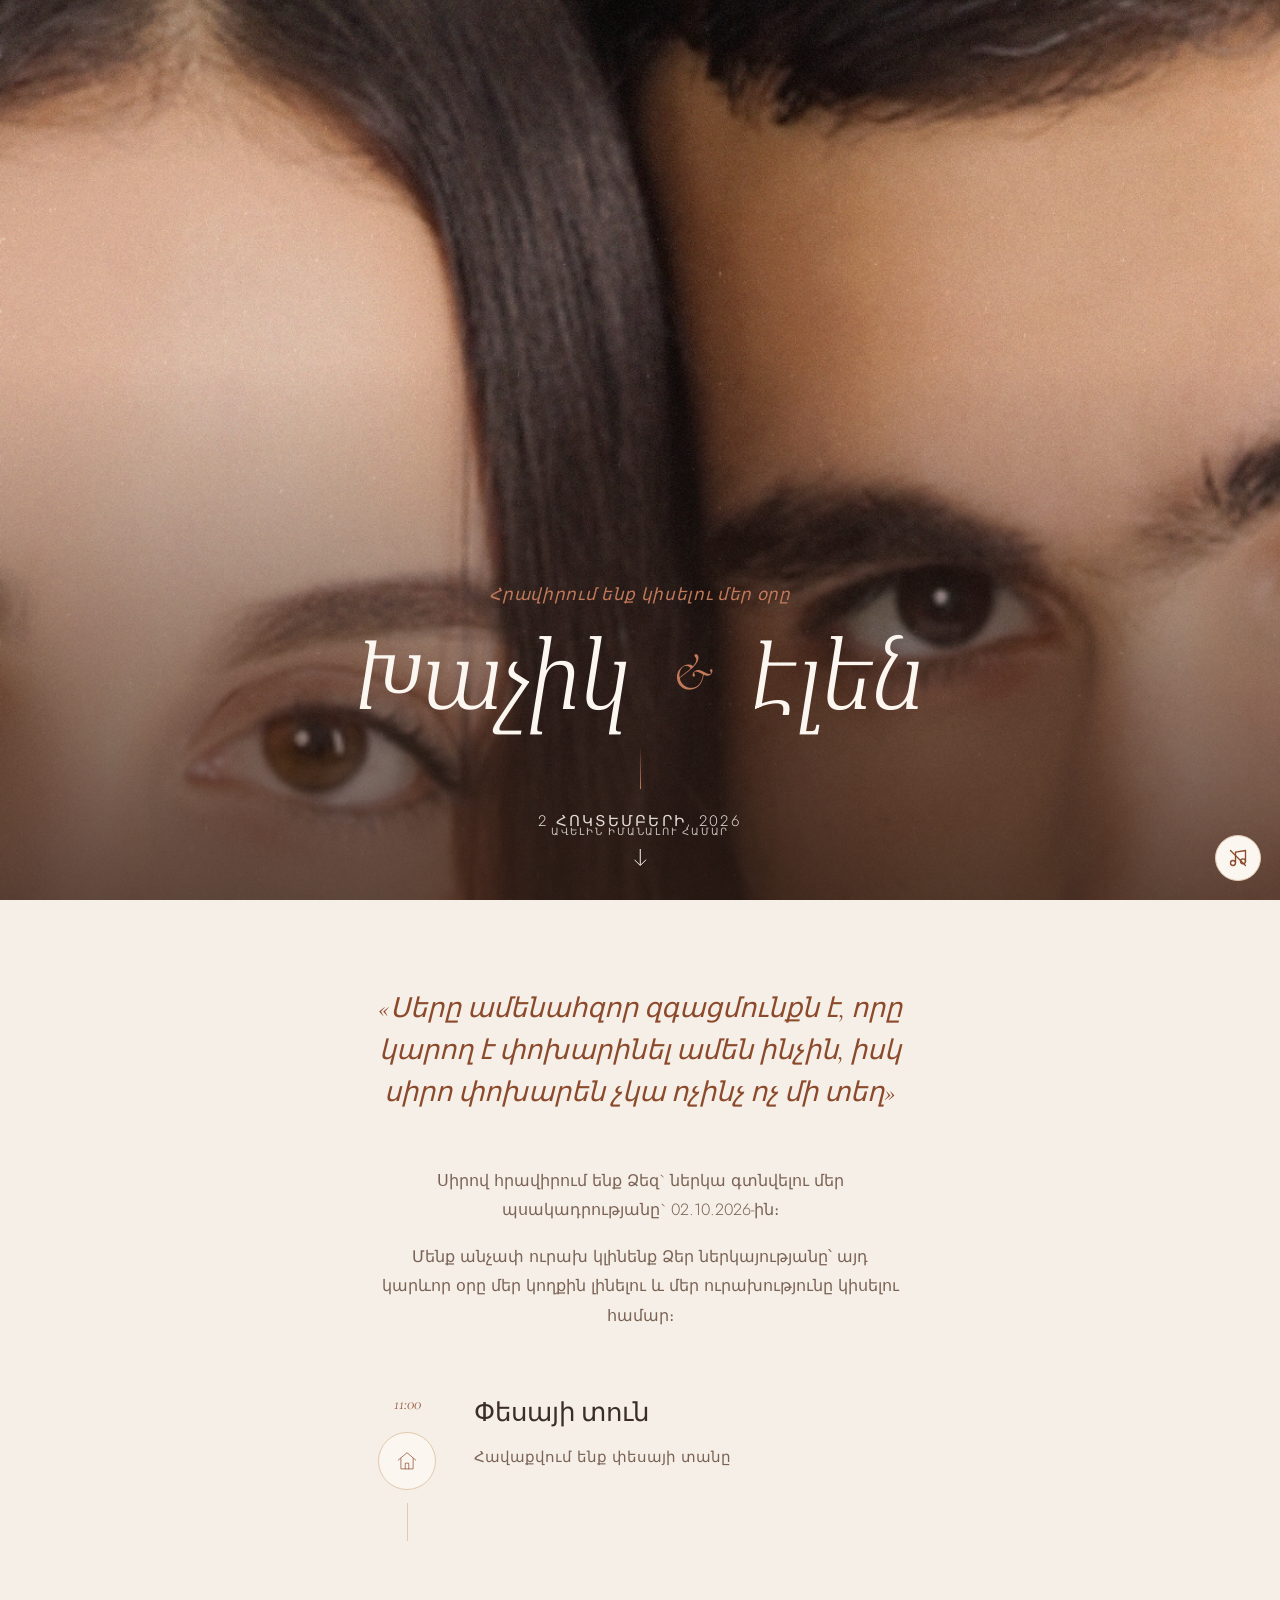
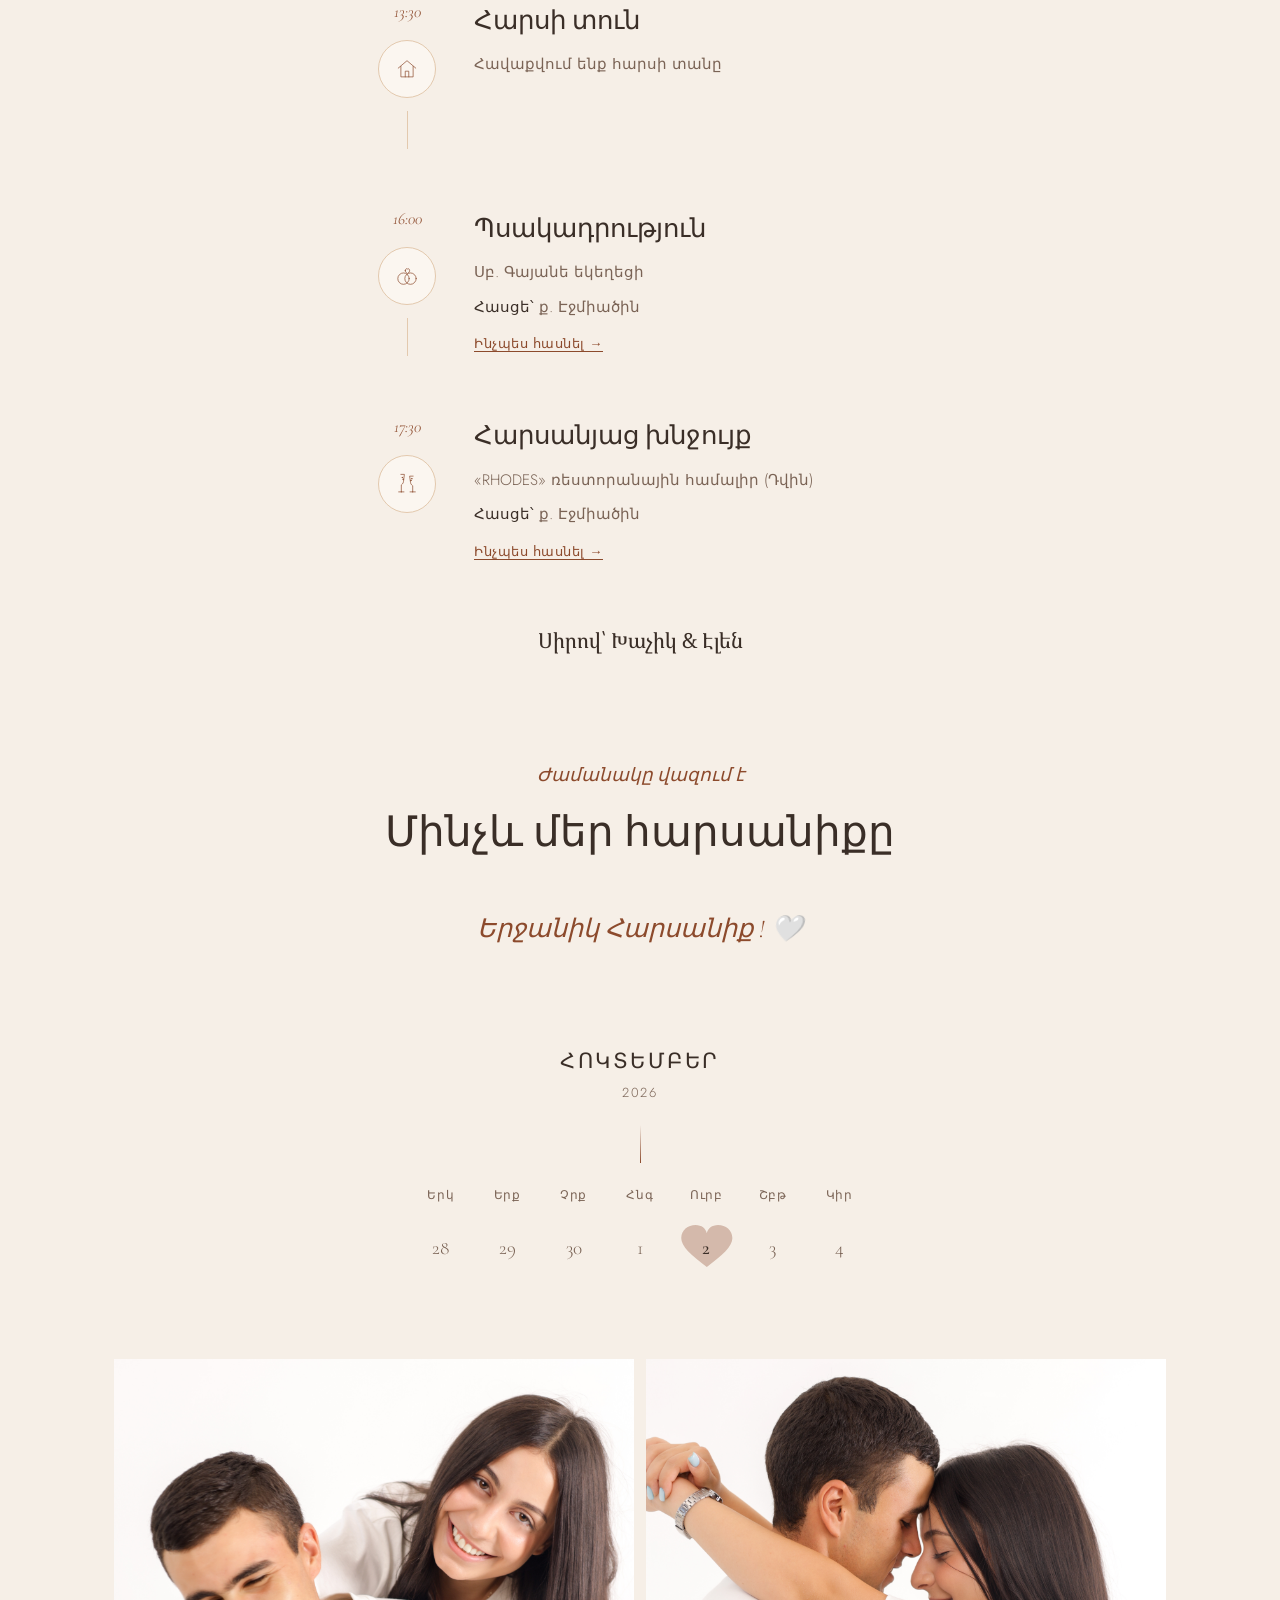
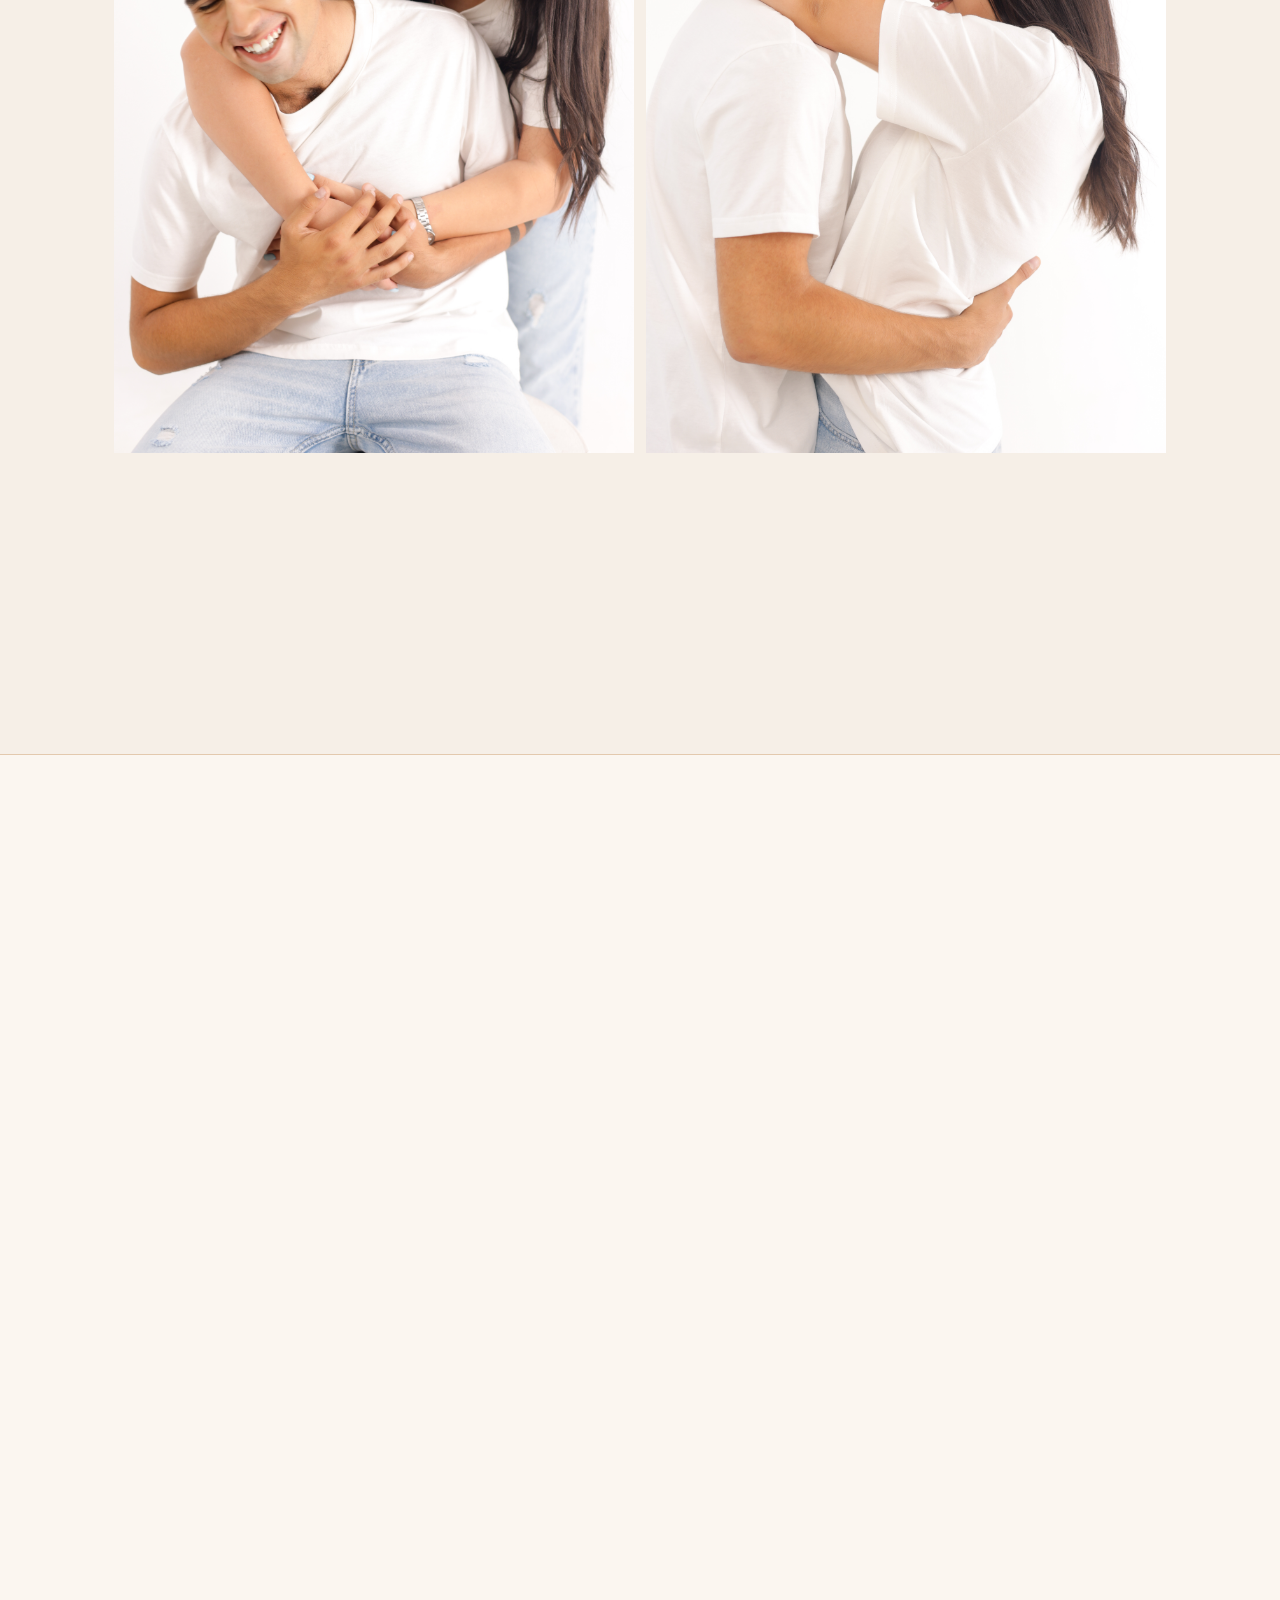
==== index.html @ 392a0fdc "some changes" ====
<!DOCTYPE html>
<html lang="hy">

<head>
  <meta charset="UTF-8">
  <meta name="viewport" content="width=device-width, initial-scale=1.0">
  <title>Խաչիկ & Էլեն — Հարսանիք</title>
  <link rel="preconnect" href="https://fonts.googleapis.com">
  <link rel="preconnect" href="https://fonts.gstatic.com" crossorigin>
  <link
    href="https://fonts.googleapis.com/css2?family=Cormorant+Garamond:ital,wght@0,300;0,400;0,500;0,600;1,400&family=Noto+Serif+Armenian:wght@300;400;500;600&family=Jost:wght@300;400;500&display=swap"
    rel="stylesheet">
  <link rel="stylesheet" href="style.css">
</head>

<body>

  <section class="hero">
    <img src="hero.jpg" loading="eager">
    <div class="hero-content">
      <div class="hero-eyebrow">Հրավիրում ենք կիսելու մեր օրը</div>
      <h1 class="hero-names">Խաչիկ <span class="hero-amp">&amp;</span> Էլեն</h1>
      <div class="hero-rule"></div>
      <div class="hero-date">2 ՀՈԿՏԵՄԲԵՐԻ, 2026</div>
    </div>
    <div class="scroll-cue" aria-hidden="true">
      <span>ԱՎԵԼԻՆ ԻՄԱՆԱԼՈՒ ՀԱՄԱՐ</span>
      <svg viewBox="0 0 15 22" fill="none" xmlns="http://www.w3.org/2000/svg">
        <line x1="7.5" y1="1" x2="7.5" y2="17" stroke="currentColor" stroke-width="1" style="color:var(--paper)" />
        <path d="M2 12L7.5 17.5L13 12" stroke="currentColor" stroke-width="1" stroke-linecap="round"
          stroke-linejoin="round" style="color:var(--paper)" />
      </svg>
    </div>
  </section>

  <section class="invite">
    <p class="invite-quote reveal">«Սերը ամենահզոր զգացմունքն է, որը կարող է փոխարինել ամեն ինչին, իսկ սիրո փոխարեն չկա
      ոչինչ ոչ մի տեղ»</p>

    <div class="invite-body reveal stagger-1">
      <p>Սիրով հրավիրում ենք Ձեզ` ներկա գտնվելու մեր պսակադրությանը` 02.10.2026-ին։</p>
      <p>Մենք անչափ ուրախ կլինենք Ձեր ներկայությանը՝ այդ կարևոր օրը մեր կողքին լինելու և մեր ուրախությունը կիսելու
        համար։</p>
    </div>

    <div class="timeline">
      <div class="timeline-item reveal">
        <div class="timeline-rail">
          <div class="timeline-time">11:00</div>
          <div class="timeline-icon">
            <svg viewBox="0 0 64 64" fill="none" stroke="currentColor" stroke-width="1.6" stroke-linecap="round"
              stroke-linejoin="round">
              <path d="M12 30 L32 13 L52 30" />
              <path d="M18 26 L18 50 L46 50 L46 26" />
              <path d="M28 50 L28 37 L36 37 L36 50" />
            </svg>
          </div>
          <div class="timeline-connector"></div>
        </div>
        <div class="timeline-content">
          <h3 class="timeline-title">Փեսայի տուն</h3>
          <p>Հավաքվում ենք փեսայի տանը</p>
        </div>
      </div>

      <div class="timeline-item reveal stagger-1">
        <div class="timeline-rail">
          <div class="timeline-time">13:30</div>
          <div class="timeline-icon">
            <svg viewBox="0 0 64 64" fill="none" stroke="currentColor" stroke-width="1.6" stroke-linecap="round"
              stroke-linejoin="round">
              <path d="M12 30 L32 13 L52 30" />
              <path d="M18 26 L18 50 L46 50 L46 26" />
              <path d="M28 50 L28 37 L36 37 L36 50" />
            </svg>
          </div>
          <div class="timeline-connector"></div>
        </div>
        <div class="timeline-content">
          <h3 class="timeline-title">Հարսի տուն</h3>
          <p>Հավաքվում ենք հարսի տանը</p>
        </div>
      </div>

      <div class="timeline-item reveal stagger-2">
        <div class="timeline-rail">
          <div class="timeline-time">16:00</div>
          <div class="timeline-icon">
            <svg viewBox="0 0 64 64" fill="none" stroke="currentColor" stroke-width="1.6" stroke-linecap="round"
              stroke-linejoin="round">
              <circle cx="24" cy="38" r="13" />
              <circle cx="40" cy="38" r="13" />
              <path d="M28 20 C28 16 31 14 33 16 C35 14 38 16 38 20 C38 23.5 33 27 33 27 C33 27 28 23.5 28 20 Z" />
            </svg>
          </div>
          <div class="timeline-connector"></div>
        </div>
        <div class="timeline-content">
          <h3 class="timeline-title">Պսակադրություն</h3>
          <p>Սբ. Գայանե եկեղեցի</p>
          <p><strong>Հասցե՝</strong> ք. Էջմիածին</p>
          <a class="timeline-link"
            href="https://www.google.com/maps/search/?api=1&query=%D5%54%D5%A2.%20%D4%B3%D5%A1%D5%B5%D5%A1%D5%B6%D5%A5%20%D5%A5%D5%AF%D5%A5%D5%B2%D5%A5%D5%81%D5%AB%20%D4%B7%D5%BB%D5%B4%D5%AB%D5%A1%D5%AE%D5%AB%D5%B6"
            target="_blank" rel="noopener">Ինչպես հասնել →</a>
        </div>
      </div>

      <div class="timeline-item reveal stagger-3">
        <div class="timeline-rail">
          <div class="timeline-time">17:30</div>
          <div class="timeline-icon">
            <svg viewBox="0 0 64 64" fill="none" stroke="currentColor" stroke-width="1.6" stroke-linecap="round"
              stroke-linejoin="round">
              <path d="M18 10 L26 10 L24 26 C24 31 19 34 19 34 L19 50 M19 50 L13 50 M19 50 L25 50" />
              <path d="M46 14 L38 14 L40 28 C40 33 45 36 45 36 L45 50 M45 50 L39 50 M45 50 L51 50" />
              <circle cx="21" cy="17" r="0.6" fill="currentColor" />
              <circle cx="23" cy="21" r="0.6" fill="currentColor" />
              <circle cx="43" cy="20" r="0.6" fill="currentColor" />
              <circle cx="41" cy="24" r="0.6" fill="currentColor" />
            </svg>
          </div>
        </div>
        <div class="timeline-content">
          <h3 class="timeline-title">Հարսանյաց խնջույք</h3>
          <p>«RHODES» ռեստորանային համալիր (Դվին)</p>
          <p><strong>Հասցե՝</strong> ք. Էջմիածին</p>
          <a class="timeline-link"
            href="https://www.google.com/maps/search/?api=1&query=RHODES%20restaurant%20Dvin%20Echmiadzin"
            target="_blank" rel="noopener">Ինչպես հասնել →</a>
        </div>
      </div>
    </div>

    <div class="invite-signoff reveal stagger-2">Սիրով՝ Խաչիկ &amp; Էլեն</div>
  </section>

  <section class="countdown-section">
    <div class="section-label reveal">Ժամանակը վազում է</div>
    <h2 class="section-title reveal stagger-1">Մինչև մեր հարսանիքը</h2>
    <div class="countdown reveal stagger-2" id="countdown">
      <div class="countdown-unit">
        <div class="countdown-num" id="cd-days">00</div>
        <div class="countdown-label">ՕՐ</div>
      </div>
      <div class="countdown-sep"></div>
      <div class="countdown-unit">
        <div class="countdown-num" id="cd-hours">00</div>
        <div class="countdown-label">ԺԱՄ</div>
      </div>
      <div class="countdown-sep"></div>
      <div class="countdown-unit">
        <div class="countdown-num" id="cd-mins">00</div>
        <div class="countdown-label">ՐՈՊԵ</div>
      </div>
      <div class="countdown-sep"></div>
      <div class="countdown-unit">
        <div class="countdown-num" id="cd-secs">00</div>
        <div class="countdown-label">ՎԱՅՐԿՅԱՆ</div>
      </div>
    </div>
  </section>

  <section class="calendar-section">
    <div class="calendar-widget reveal">
      <div class="calendar-month">ՀՈԿՏԵՄԲԵՐ</div>
      <div class="calendar-year">2026</div>
      <div class="calendar-rule"></div>

      <div class="calendar-row">
        <div class="calendar-weekday">Երկ</div>
        <div class="calendar-weekday">Երք</div>
        <div class="calendar-weekday">Չրք</div>
        <div class="calendar-weekday">Հնգ</div>
        <div class="calendar-weekday">Ուրբ</div>
        <div class="calendar-weekday">Շբթ</div>
        <div class="calendar-weekday">Կիր</div>
      </div>

      <div class="calendar-row calendar-dates">
        <div class="cal-day"><span class="cal-num">28</span></div>
        <div class="cal-day"><span class="cal-num">29</span></div>
        <div class="cal-day"><span class="cal-num">30</span></div>
        <div class="cal-day"><span class="cal-num">1</span></div>
        <div class="cal-day highlight">
          <svg class="cal-heart" viewBox="0 0 100 90" preserveAspectRatio="xMidYMid meet"
            xmlns="http://www.w3.org/2000/svg">
            <path
              d="M50 82 C 20 60, 0 42, 0 26 C 0 10, 13 0, 28 0 C 40 0, 48 7, 50 16 C 52 7, 60 0, 72 0 C 87 0, 100 10, 100 26 C 100 42, 80 60, 50 82 Z"
              fill="var(--gold-deep)" opacity="0.32" />
          </svg>
          <span class="cal-num">2</span>
        </div>
        <div class="cal-day"><span class="cal-num">3</span></div>
        <div class="cal-day"><span class="cal-num">4</span></div>
      </div>
    </div>
  </section>

  <section class="gallery" aria-label="Լուսանկարներ">
    <figure class="reveal">
      <img src="laughing.jpg" loading="lazy">
    </figure>
    <figure class="reveal stagger-2">
      <img src="closeup.jpg" loading="lazy">
    </figure>
  </section>

  <div class="quote-strip">
    <p class="reveal">«Երկու սիրտ, մեկ ճանապարհ»</p>
  </div>

  <div class="ornament reveal"><span>Խ &amp; Է</span></div>

  <section class="rsvp" id="rsvp">
    <div class="rsvp-inner">
      <div class="section-label reveal">Ձեր ներկայությունը մեզ համար կարևոր է</div>
      <h2 class="section-title reveal stagger-1">Հաստատեք Ձեր մասնակցությունը</h2>
      <p class="lede reveal stagger-2">Խնդրում ենք լրացնել ձևը մինչև Ձեր հարմար ամսաթիվը, որպեսզի իմանանք սպասել Ձեզ։
      </p>

      <form id="rsvp-form" class="reveal stagger-3" method="POST" target="hidden_iframe">
        <input type="text" name="hp_confirm_9k2" id="hp_confirm_9k2" autocomplete="off" tabindex="-1"
          style="position:absolute; left:-9999px; width:1px; height:1px; opacity:0;" aria-hidden="true">

        <div class="field">
          <label>Ո՞ւմ կողմից եք</label>
          <div class="radio-row">
            <label class="radio-option">
              <input type="radio" name="side" value="Հարսի կողմ" checked>
              Հարսի կողմ
            </label>
            <label class="radio-option">
              <input type="radio" name="side" value="Փեսայի կողմ">
              Փեսայի կողմ
            </label>
          </div>
        </div>

        <div class="field">
          <label for="name">Անուն Ազգանուն</label>
          <input type="text" id="name" name="name" required autocomplete="name">
        </div>

        <div class="field">
          <label for="phone">Հեռախոսահամար</label>
          <input type="tel" id="phone" name="phone" autocomplete="tel" placeholder="+374">
        </div>

        <div class="field">
          <label>Կմասնակցե՞ք</label>
          <div class="radio-row">
            <label class="radio-option">
              <input type="radio" name="attending" value="Սիրով՝ կմասնակցենք" checked>
              Սիրով՝ կմասնակցենք
            </label>
            <label class="radio-option">
              <input type="radio" name="attending" value="Ցավոք՝ չենք կարող ներկա լինել">
              Ցավոք՝ չենք կարող ներկա լինել
            </label>
          </div>
        </div>

        <div class="field">
          <label for="guests">Հյուրերի թիվ</label>
          <input type="number" id="guests" name="guests" min="0" step="1" placeholder="0">
        </div>

        <div class="field">
          <label for="message">Մեկնաբանություն (ոչ պարտադիր)</label>
          <textarea id="message" name="message"></textarea>
        </div>

        <button type="submit" class="submit-btn">Ուղարկել</button>
        <div class="form-status" id="form-status" role="status"></div>
      </form>
      <iframe name="hidden_iframe" id="hidden_iframe"
        style="position:absolute; width:1px; height:1px; opacity:0; border:0; left:-9999px; top:-9999px;"
        title="rsvp-submit"></iframe>
    </div>
  </section>

  <footer class="reveal-fade">
    <span class="monogram">Խ &amp; Է</span>
    2 Հոկտեմբերի, 2026
  </footer>

  <div id="yt-player"
    style="position:absolute; width:1px; height:1px; overflow:hidden; opacity:0; pointer-events:none;"></div>
  <button id="music-toggle" aria-label="Երաժշտության միացում/անջատում" title="Երաժշտություն">
    <svg id="music-icon-on" viewBox="0 0 24 24" fill="none" stroke="currentColor" stroke-width="1.6"
      stroke-linecap="round" stroke-linejoin="round" style="display:none;">
      <path d="M9 18V5l12-2v13" />
      <circle cx="6" cy="18" r="3" />
      <circle cx="18" cy="16" r="3" />
    </svg>
    <svg id="music-icon-off" viewBox="0 0 24 24" fill="none" stroke="currentColor" stroke-width="1.6"
      stroke-linecap="round" stroke-linejoin="round">
      <path d="M9 18V5l12-2v13" />
      <circle cx="6" cy="18" r="3" />
      <circle cx="18" cy="16" r="3" />
      <line x1="3" y1="3" x2="21" y2="21" />
    </svg>
  </button>



</body>
<script src="script.js"></script>

</html>
---- style.css ----
:root {
    --ivory: #F6EFE7;
    --paper: #FBF6F0;
    --gold: #C1795A;
    --gold-deep: #8C4A2C;
    --ink: #3A2E27;
    --ink-soft: #7A6355;
    --line: #E3C9AE;
}

* {
    margin: 0;
    padding: 0;
    box-sizing: border-box;
}

html {
    scroll-behavior: smooth;
}

@media (prefers-reduced-motion: reduce) {
    html {
        scroll-behavior: auto;
    }

    * {
        animation-duration: 0.01ms !important;
        animation-iteration-count: 1 !important;
        transition-duration: 0.01ms !important;
    }
}

body {
    background: var(--ivory);
    color: var(--ink);
    font-family: 'Jost', sans-serif;
    font-weight: 300;
    line-height: 1.6;
    -webkit-font-smoothing: antialiased;
}

a {
    color: inherit;
}

/* ---------- HERO ---------- */
.hero {
    position: relative;
    min-height: 100svh;
    display: flex;
    align-items: flex-end;
    justify-content: center;
    overflow: hidden;
}

.hero img {
    position: absolute;
    inset: 0;
    width: 100%;
    height: 100%;
    object-fit: cover;
    object-position: 50% 22%;
    filter: saturate(0.92) contrast(0.98);
}

.hero::after {
    content: "";
    position: absolute;
    inset: 0;
    background: linear-gradient(180deg, rgba(58, 38, 27, 0.07) 0%, rgba(58, 38, 27, 0.11) 40%, rgba(46, 28, 20, 0.74) 100%);
}

.hero-content {
    position: relative;
    z-index: 2;
    text-align: center;
    color: var(--paper);
    padding: 0 1.5rem 4.2rem;
    width: 100%;
    opacity: 0;
    animation: riseIn 1.4s ease-out 0.3s forwards;
}

@keyframes riseIn {
    from {
        opacity: 0;
        transform: translateY(16px);
    }

    to {
        opacity: 1;
        transform: translateY(0);
    }
}

.hero-eyebrow {
    font-family: 'Cormorant Garamond', serif;
    font-style: italic;
    font-size: 1.05rem;
    letter-spacing: 0.04em;
    color: var(--gold);
    margin-bottom: 0.9rem;
}

.hero-names {
    font-family: 'Noto Serif Armenian', 'Cormorant Garamond', serif;
    font-weight: 300;
    font-size: clamp(3rem, 12vw, 6rem);
    line-height: 1;
    letter-spacing: -0.01em;
    transform: skewX(-9deg);
    display: flex;
    align-items: center;
    justify-content: center;
    gap: 0.42em;
}

.hero-amp {
    font-family: 'Cormorant Garamond', serif;
    font-style: italic;
    font-weight: 300;
    font-size: 0.55em;
    color: var(--gold);
    transform: skewX(9deg);
    display: inline-block;
}

.hero-rule {
    width: 1px;
    height: 44px;
    background: linear-gradient(180deg, transparent, var(--gold));
    margin: 1.6rem auto 1.2rem;
}

.hero-date {
    font-size: 0.95rem;
    letter-spacing: 0.14em;
    color: var(--paper);
    opacity: 0.88;
}

.scroll-cue {
    position: absolute;
    left: 50%;
    bottom: 1.9rem;
    transform: translateX(-50%);
    z-index: 2;
    display: flex;
    flex-direction: column;
    align-items: center;
    gap: 0.5rem;
    opacity: 0;
    animation: cueIn 1s ease-out 1.4s forwards;
}

.scroll-cue span {
    font-size: 0.62rem;
    letter-spacing: 0.18em;
    color: var(--paper);
    opacity: 0.75;
}

.scroll-cue svg {
    width: 15px;
    height: 22px;
    animation: cueBob 2.2s ease-in-out infinite;
}

@keyframes cueIn {
    to {
        opacity: 1;
    }
}

@keyframes cueBob {

    0%,
    100% {
        transform: translateY(0);
        opacity: 0.55;
    }

    50% {
        transform: translateY(7px);
        opacity: 1;
    }
}

@media (prefers-reduced-motion: reduce) {
    .scroll-cue {
        opacity: 0.8;
        animation: none;
    }

    .scroll-cue svg {
        animation: none;
    }
}

/* ---------- SCROLL REVEAL ---------- */
.reveal {
    opacity: 0;
    transform: translateY(28px);
    transition: opacity 0.9s cubic-bezier(.22, .61, .36, 1), transform 0.9s cubic-bezier(.22, .61, .36, 1);
}

.reveal.is-visible {
    opacity: 1;
    transform: translateY(0);
}

.reveal-fade {
    opacity: 0;
    transform: none;
    transition: opacity 1.1s ease;
}

.reveal-fade.is-visible {
    opacity: 1;
}

.stagger-1 {
    transition-delay: 0.08s;
}

.stagger-2 {
    transition-delay: 0.2s;
}

.stagger-3 {
    transition-delay: 0.32s;
}

.stagger-4 {
    transition-delay: 0.44s;
}

@media (prefers-reduced-motion: reduce) {

    .reveal,
    .reveal-fade,
    .timeline-connector {
        opacity: 1 !important;
        transform: none !important;
        transition: none !important;
    }
}

/* ---------- INVITATION TEXT ---------- */
.invite {
    padding: 5.5rem 1.5rem 1rem;
    text-align: center;
}

.invite-quote {
    max-width: 560px;
    margin: 0 auto 3.2rem;
    font-family: 'Cormorant Garamond', serif;
    font-style: italic;
    font-weight: 400;
    font-size: clamp(1.3rem, 3.6vw, 1.7rem);
    line-height: 1.55;
    color: var(--gold-deep);
}

.invite-body {
    max-width: 520px;
    margin: 0 auto;
    font-size: 1.02rem;
    color: var(--ink-soft);
    line-height: 1.8;
}

.invite-body p {
    margin-bottom: 1.1rem;
}

.timeline {
    max-width: 600px;
    margin: 3.8rem auto 0;
    padding: 0 1.5rem;
    text-align: left;
}

.timeline-item {
    position: relative;
    display: grid;
    grid-template-columns: 86px 1fr;
    gap: 1.5rem;
    padding-bottom: 3.6rem;
}

.timeline-item:last-child {
    padding-bottom: 0;
}

.timeline-rail {
    display: flex;
    flex-direction: column;
    align-items: center;
}

.timeline-time {
    font-family: 'Cormorant Garamond', serif;
    font-style: italic;
    font-size: 1.05rem;
    color: var(--gold-deep);
    margin-bottom: 0.9rem;
    white-space: nowrap;
}

.timeline-icon {
    width: 58px;
    height: 58px;
    border-radius: 50%;
    background: var(--paper);
    border: 1px solid var(--line);
    display: flex;
    align-items: center;
    justify-content: center;
    flex-shrink: 0;
}

.timeline-icon svg {
    width: 28px;
    height: 28px;
    stroke: var(--gold-deep);
}

.timeline-connector {
    width: 1px;
    flex: 1;
    min-height: 38px;
    background: var(--line);
    margin-top: 0.8rem;
    transform-origin: top;
    transform: scaleY(0);
    transition: transform 1s cubic-bezier(.22, .61, .36, 1);
}

.timeline-connector.is-visible {
    transform: scaleY(1);
}

.timeline-item:last-child .timeline-connector {
    display: none;
}

.timeline-content {
    padding-top: 0.15rem;
}

.timeline-title {
    font-family: 'Cormorant Garamond', serif;
    font-weight: 500;
    font-size: 1.6rem;
    color: var(--ink);
    margin-bottom: 0.6rem;
}

.timeline-content p {
    font-size: 0.95rem;
    color: var(--ink-soft);
    line-height: 1.75;
    margin-bottom: 0.5rem;
}

.timeline-content strong {
    color: var(--ink);
    font-weight: 500;
}

.timeline-link {
    display: inline-block;
    margin-top: 0.3rem;
    font-size: 0.82rem;
    letter-spacing: 0.04em;
    color: var(--gold-deep);
    text-decoration: underline;
    text-underline-offset: 3px;
}

.invite-signoff {
    font-family: 'Noto Serif Armenian', 'Cormorant Garamond', serif;
    font-weight: 400;
    font-size: 1.3rem;
    color: var(--ink);
    margin-top: 3.8rem;
    text-align: center;
}

@media (max-width:560px) {
    .timeline-item {
        grid-template-columns: 64px 1fr;
        gap: 1rem;
    }

    .timeline-icon {
        width: 48px;
        height: 48px;
    }

    .timeline-icon svg {
        width: 22px;
        height: 22px;
    }

    .timeline-time {
        font-size: 0.92rem;
    }
}

/* ---------- COUNTDOWN ---------- */
.countdown-section {
    padding: 5.5rem 1.5rem 5rem;
    text-align: center;
}

.section-label {
    font-family: 'Cormorant Garamond', serif;
    font-style: italic;
    color: var(--gold-deep);
    font-size: 1.15rem;
    margin-bottom: 0.6rem;
}

.section-title {
    font-family: 'Cormorant Garamond', serif;
    font-weight: 400;
    font-size: clamp(1.8rem, 5vw, 2.6rem);
    color: var(--ink);
    margin-bottom: 2.6rem;
}

.countdown {
    display: flex;
    align-items: center;
    justify-content: center;
    gap: clamp(0.8rem, 4vw, 2.2rem);
    max-width: 640px;
    margin: 0 auto;
}

.countdown-unit {
    display: flex;
    flex-direction: column;
    align-items: center;
    min-width: 64px;
}

.countdown-num {
    font-family: 'Cormorant Garamond', serif;
    font-weight: 500;
    font-size: clamp(2.4rem, 8vw, 3.6rem);
    color: var(--ink);
    line-height: 1;
    font-variant-numeric: tabular-nums;
}

.countdown-label {
    margin-top: 0.6rem;
    font-size: 0.72rem;
    letter-spacing: 0.12em;
    color: var(--ink-soft);
}

.countdown-sep {
    width: 1px;
    height: 34px;
    background: var(--line);
}

.countdown-done {
    font-family: 'Cormorant Garamond', serif;
    font-style: italic;
    font-size: 1.6rem;
    color: var(--gold-deep);
}

/* ---------- CALENDAR WIDGET ---------- */
.calendar-section {
    padding: 1rem 1.5rem 5.5rem;
    text-align: center;
}

.calendar-widget {
    max-width: 460px;
    margin: 0 auto;
}

.calendar-month {
    font-family: 'Cormorant Garamond', serif;
    font-weight: 500;
    font-size: 1.3rem;
    letter-spacing: 0.12em;
    color: var(--ink);
}

.calendar-year {
    font-size: 0.82rem;
    letter-spacing: 0.14em;
    color: var(--ink-soft);
    margin-top: 0.2rem;
}

.calendar-rule {
    width: 1px;
    height: 38px;
    background: linear-gradient(180deg, transparent, var(--gold-deep));
    margin: 1.4rem auto;
}

.calendar-row {
    display: flex;
    justify-content: space-between;
    align-items: center;
    gap: 0.3rem;
}

.calendar-weekday {
    flex: 1;
    font-size: 0.72rem;
    letter-spacing: 0.06em;
    color: var(--ink-soft);
}

.calendar-dates {
    margin-top: 1.3rem;
}

.cal-day {
    position: relative;
    flex: 1;
    height: 46px;
    display: flex;
    align-items: center;
    justify-content: center;
}

.cal-num {
    position: relative;
    z-index: 1;
    font-family: 'Cormorant Garamond', serif;
    font-size: 1.2rem;
    color: var(--ink-soft);
}

.cal-day.highlight .cal-num {
    color: var(--ink);
    font-weight: 500;
}

.cal-heart {
    position: absolute;
    inset: 0;
    width: 100%;
    height: 100%;
}

/* ---------- GALLERY ---------- */
.gallery {
    display: grid;
    grid-template-columns: 1fr 1fr;
    gap: 0;
    max-width: 1100px;
    margin: 0 auto;
    padding: 0 1.5rem;
}

.gallery figure {
    overflow: hidden;
    aspect-ratio: 3/4;
    position: relative;
}

.gallery img {
    width: 100%;
    height: 100%;
    object-fit: cover;
    display: block;
    transition: transform 0.8s ease;
}

.gallery figure:hover img {
    transform: scale(1.04);
}

.gallery figure:first-child {
    margin-right: 0.35rem;
}

.gallery figure:last-child {
    margin-left: 0.35rem;
}

.quote-strip {
    max-width: 640px;
    margin: 4.5rem auto 0;
    padding: 0 1.5rem;
    text-align: center;
}

.quote-strip p {
    font-family: 'Cormorant Garamond', serif;
    font-style: italic;
    font-size: clamp(1.25rem, 3.5vw, 1.6rem);
    color: var(--ink-soft);
    line-height: 1.5;
}

/* ---------- DIVIDER ---------- */
.ornament {
    display: flex;
    align-items: center;
    justify-content: center;
    gap: 1rem;
    margin: 5rem auto;
    max-width: 280px;
    padding: 0 1.5rem;
}

.ornament::before,
.ornament::after {
    content: "";
    height: 1px;
    flex: 1;
    background: var(--line);
}

.ornament span {
    font-family: 'Noto Serif Armenian', 'Cormorant Garamond', serif;
    color: var(--gold);
    font-size: 1.2rem;
}

/* ---------- RSVP ---------- */
.rsvp {
    background: var(--paper);
    padding: 5.5rem 1.5rem 6rem;
    border-top: 1px solid var(--line);
}

.rsvp-inner {
    max-width: 520px;
    margin: 0 auto;
    text-align: center;
}

.rsvp p.lede {
    color: var(--ink-soft);
    font-size: 0.98rem;
    margin-bottom: 2.6rem;
}

form {
    display: flex;
    flex-direction: column;
    gap: 1.55rem;
    text-align: left;
}

.field {
    display: flex;
    flex-direction: column;
    gap: 0.5rem;
}

.field label {
    font-size: 0.72rem;
    letter-spacing: 0.1em;
    color: var(--ink-soft);
}

.field input,
.field select,
.field textarea {
    font-family: 'Jost', sans-serif;
    font-weight: 300;
    font-size: 1rem;
    color: var(--ink);
    background: transparent;
    border: none;
    border-bottom: 1px solid var(--line);
    padding: 0.55rem 0.1rem;
    outline: none;
    transition: border-color 0.3s ease;
}

.field input:focus,
.field select:focus,
.field textarea:focus {
    border-color: var(--gold-deep);
}

.field textarea {
    resize: vertical;
    min-height: 80px;
}

.radio-row {
    display: flex;
    gap: 1.8rem;
    padding-top: 0.2rem;
}

.radio-option {
    display: flex;
    align-items: center;
    gap: 0.5rem;
    font-size: 0.95rem;
    cursor: pointer;
}

.radio-option input {
    accent-color: var(--gold-deep);
    width: 16px;
    height: 16px;
}

.submit-btn {
    margin-top: 0.8rem;
    align-self: center;
    font-family: 'Cormorant Garamond', serif;
    font-style: italic;
    font-size: 1.15rem;
    color: var(--ink);
    background: none;
    border: 1px solid var(--gold-deep);
    padding: 0.85rem 2.6rem;
    cursor: pointer;
    letter-spacing: 0.03em;
    transition: background 0.35s ease, color 0.35s ease;
}

.submit-btn:hover {
    background: var(--gold-deep);
    color: var(--paper);
}

.submit-btn:focus-visible,
.field input:focus-visible,
.field select:focus-visible,
.field textarea:focus-visible {
    outline: 2px solid var(--gold-deep);
    outline-offset: 2px;
}

.form-status {
    text-align: center;
    font-family: 'Cormorant Garamond', serif;
    font-style: italic;
    font-size: 1.15rem;
    color: var(--gold-deep);
    min-height: 1.4em;
}

footer {
    text-align: center;
    padding: 3rem 1.5rem 3.4rem;
    color: var(--ink-soft);
    font-size: 0.8rem;
    letter-spacing: 0.06em;
    background: var(--paper);
}

footer .monogram {
    font-family: 'Noto Serif Armenian', 'Cormorant Garamond', serif;
    font-size: 1.4rem;
    color: var(--gold-deep);
    display: block;
    margin-bottom: 0.6rem;
}

#music-toggle {
    position: fixed;
    right: 1.2rem;
    bottom: 1.2rem;
    z-index: 50;
    width: 46px;
    height: 46px;
    border-radius: 50%;
    background: var(--paper);
    border: 1px solid var(--line);
    display: flex;
    align-items: center;
    justify-content: center;
    cursor: pointer;
    color: var(--gold-deep);
    transition: background 0.3s ease, transform 0.3s ease;
}

#music-toggle:hover {
    background: var(--ivory);
    transform: scale(1.05);
}

#music-toggle svg {
    width: 20px;
    height: 20px;
}

@media (max-width:560px) {
    .gallery {
        grid-template-columns: 1fr;
        gap: 0.7rem;
    }

    .gallery figure:first-child {
        margin-right: 0;
    }

    .gallery figure:last-child {
        margin-left: 0;
    }

    .countdown {
        gap: 0.7rem;
    }

    .countdown-unit {
        min-width: 52px;
    }
}
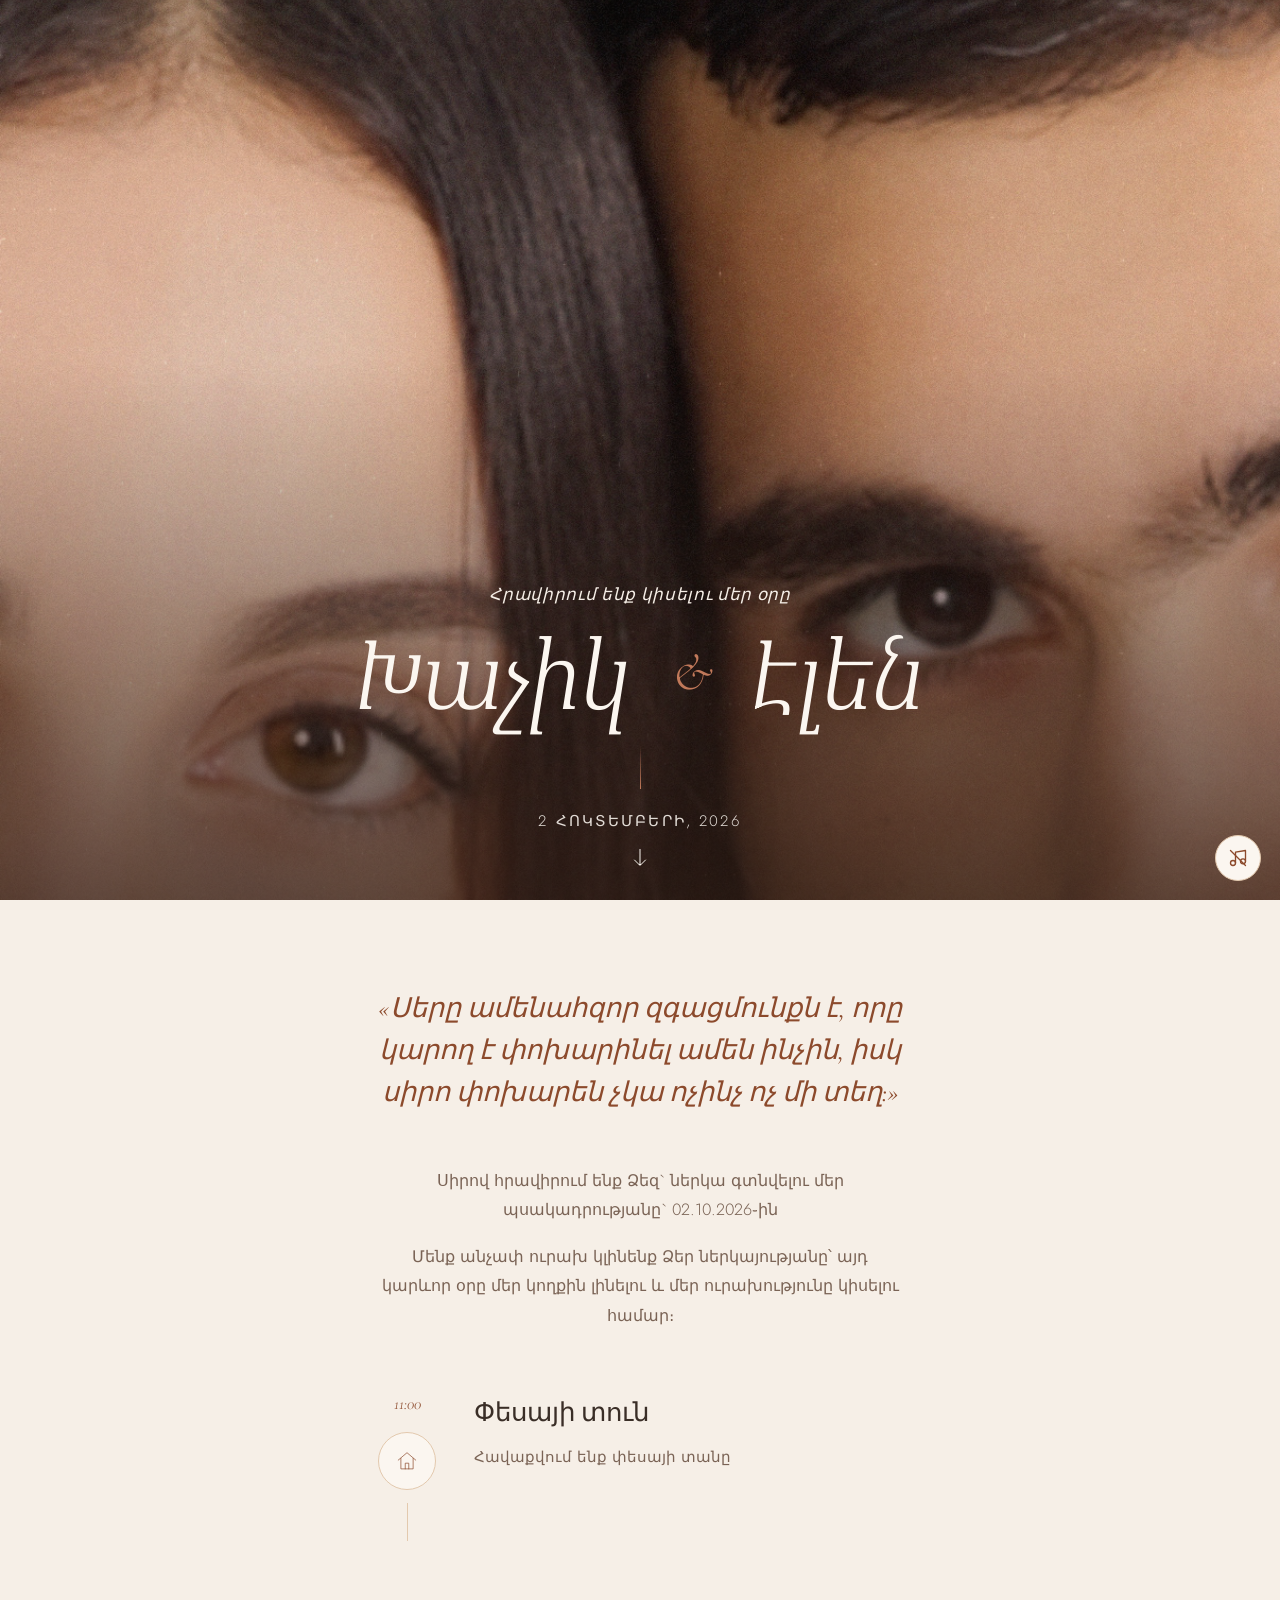
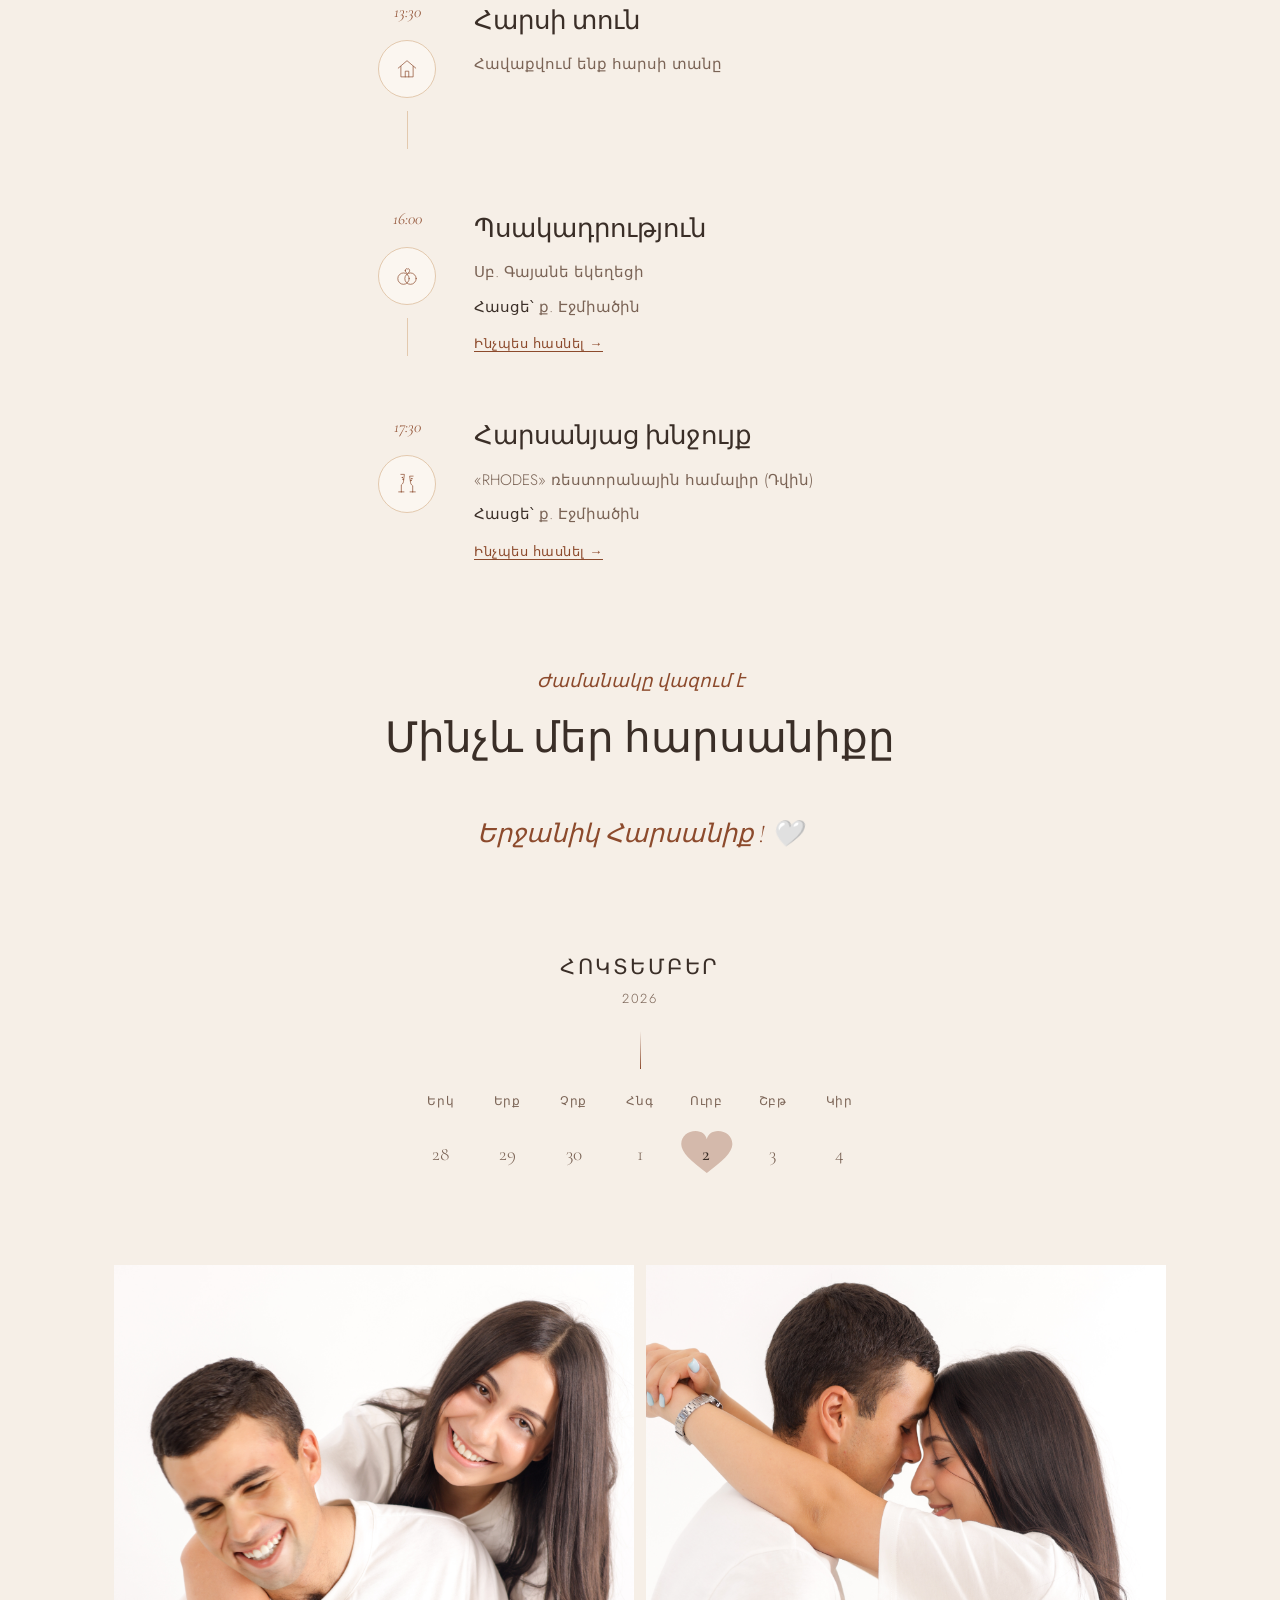
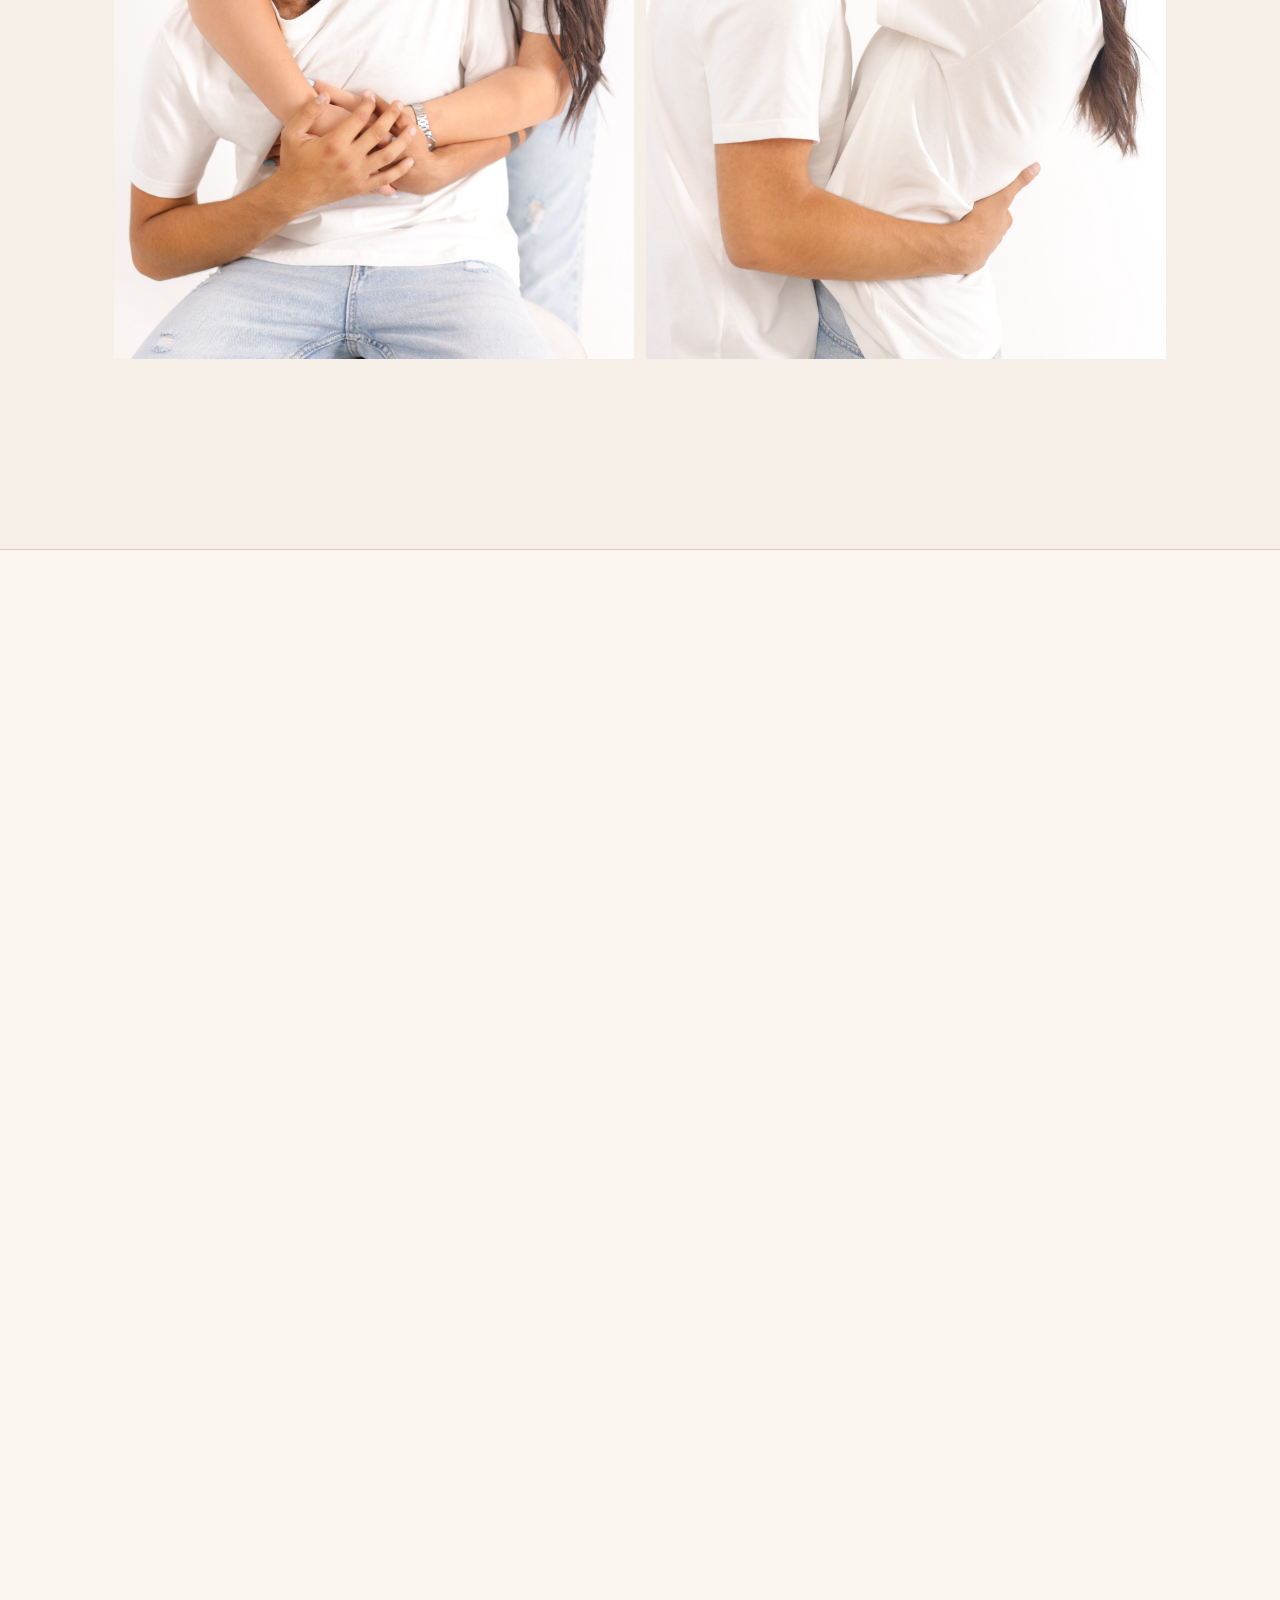
==== commit 3feae7b6: "somethinggg" ====
--- a/index.html
+++ b/index.html
@@ -4,7 +4,7 @@
 <head>
   <meta charset="UTF-8">
   <meta name="viewport" content="width=device-width, initial-scale=1.0">
-  <title>Խաչիկ & Էլեն — Հարսանիք</title>
+  <title>Խաչիկ & Էլեն</title>
   <link rel="preconnect" href="https://fonts.googleapis.com">
   <link rel="preconnect" href="https://fonts.gstatic.com" crossorigin>
   <link
@@ -24,7 +24,6 @@
       <div class="hero-date">2 ՀՈԿՏԵՄԲԵՐԻ, 2026</div>
     </div>
     <div class="scroll-cue" aria-hidden="true">
-      <span>ԱՎԵԼԻՆ ԻՄԱՆԱԼՈՒ ՀԱՄԱՐ</span>
       <svg viewBox="0 0 15 22" fill="none" xmlns="http://www.w3.org/2000/svg">
         <line x1="7.5" y1="1" x2="7.5" y2="17" stroke="currentColor" stroke-width="1" style="color:var(--paper)" />
         <path d="M2 12L7.5 17.5L13 12" stroke="currentColor" stroke-width="1" stroke-linecap="round"
@@ -34,11 +33,10 @@
   </section>
 
   <section class="invite">
-    <p class="invite-quote reveal">«Սերը ամենահզոր զգացմունքն է, որը կարող է փոխարինել ամեն ինչին, իսկ սիրո փոխարեն չկա
-      ոչինչ ոչ մի տեղ»</p>
+    <p class="invite-quote reveal">«Սերը ամենահզոր զգացմունքն է, որը կարող է փոխարինել ամեն ինչին, իսկ սիրո փոխարեն չկա ոչինչ ոչ մի տեղ:»</p>
 
     <div class="invite-body reveal stagger-1">
-      <p>Սիրով հրավիրում ենք Ձեզ` ներկա գտնվելու մեր պսակադրությանը` 02.10.2026-ին։</p>
+      <p>Սիրով հրավիրում ենք Ձեզ` ներկա գտնվելու մեր պսակադրությանը` 02.10.2026֊ին</p>
       <p>Մենք անչափ ուրախ կլինենք Ձեր ներկայությանը՝ այդ կարևոր օրը մեր կողքին լինելու և մեր ուրախությունը կիսելու
         համար։</p>
     </div>
@@ -100,7 +98,7 @@
           <p>Սբ. Գայանե եկեղեցի</p>
           <p><strong>Հասցե՝</strong> ք. Էջմիածին</p>
           <a class="timeline-link"
-            href="https://www.google.com/maps/search/?api=1&query=%D5%54%D5%A2.%20%D4%B3%D5%A1%D5%B5%D5%A1%D5%B6%D5%A5%20%D5%A5%D5%AF%D5%A5%D5%B2%D5%A5%D5%81%D5%AB%20%D4%B7%D5%BB%D5%B4%D5%AB%D5%A1%D5%AE%D5%AB%D5%B6"
+            href="https://www.google.com/maps/place/%D0%A6%D0%B5%D1%80%D0%BA%D0%BE%D0%B2%D1%8C+%D0%A1%D0%B2%D1%8F%D1%82%D0%BE%D0%B9+%D0%93%D0%B0%D1%8F%D0%BD%D1%8D/@40.157502,44.2869702,17z/data=!3m1!4b1!4m6!3m5!1s0x406a952aa68c6009:0x8a692ec2c8be215a!8m2!3d40.1575021!4d44.2918411!16s%2Fm%2F027140_?entry=ttu&g_ep=EgoyMDI2MDkwOS4wIKXMDSoASAFQAw%3D%3D"
             target="_blank" rel="noopener">Ինչպես հասնել →</a>
         </div>
       </div>
@@ -131,7 +129,6 @@
       </div>
     </div>
 
-    <div class="invite-signoff reveal stagger-2">Սիրով՝ Խաչիկ &amp; Էլեն</div>
   </section>
 
   <section class="countdown-section">
@@ -206,7 +203,6 @@
   </section>
 
   <div class="quote-strip">
-    <p class="reveal">«Երկու սիրտ, մեկ ճանապարհ»</p>
   </div>
 
   <div class="ornament reveal"><span>Խ &amp; Է</span></div>
@@ -215,8 +211,6 @@
     <div class="rsvp-inner">
       <div class="section-label reveal">Ձեր ներկայությունը մեզ համար կարևոր է</div>
       <h2 class="section-title reveal stagger-1">Հաստատեք Ձեր մասնակցությունը</h2>
-      <p class="lede reveal stagger-2">Խնդրում ենք լրացնել ձևը մինչև Ձեր հարմար ամսաթիվը, որպեսզի իմանանք սպասել Ձեզ։
-      </p>
 
       <form id="rsvp-form" class="reveal stagger-3" method="POST" target="hidden_iframe">
         <input type="text" name="hp_confirm_9k2" id="hp_confirm_9k2" autocomplete="off" tabindex="-1"
@@ -281,7 +275,6 @@
 
   <footer class="reveal-fade">
     <span class="monogram">Խ &amp; Է</span>
-    2 Հոկտեմբերի, 2026
   </footer>
 
   <div id="yt-player"
--- a/style.css
+++ b/style.css
@@ -98,7 +98,7 @@
     font-style: italic;
     font-size: 1.05rem;
     letter-spacing: 0.04em;
-    color: var(--gold);
+    color: var(--ivory);    
     margin-bottom: 0.9rem;
 }
 
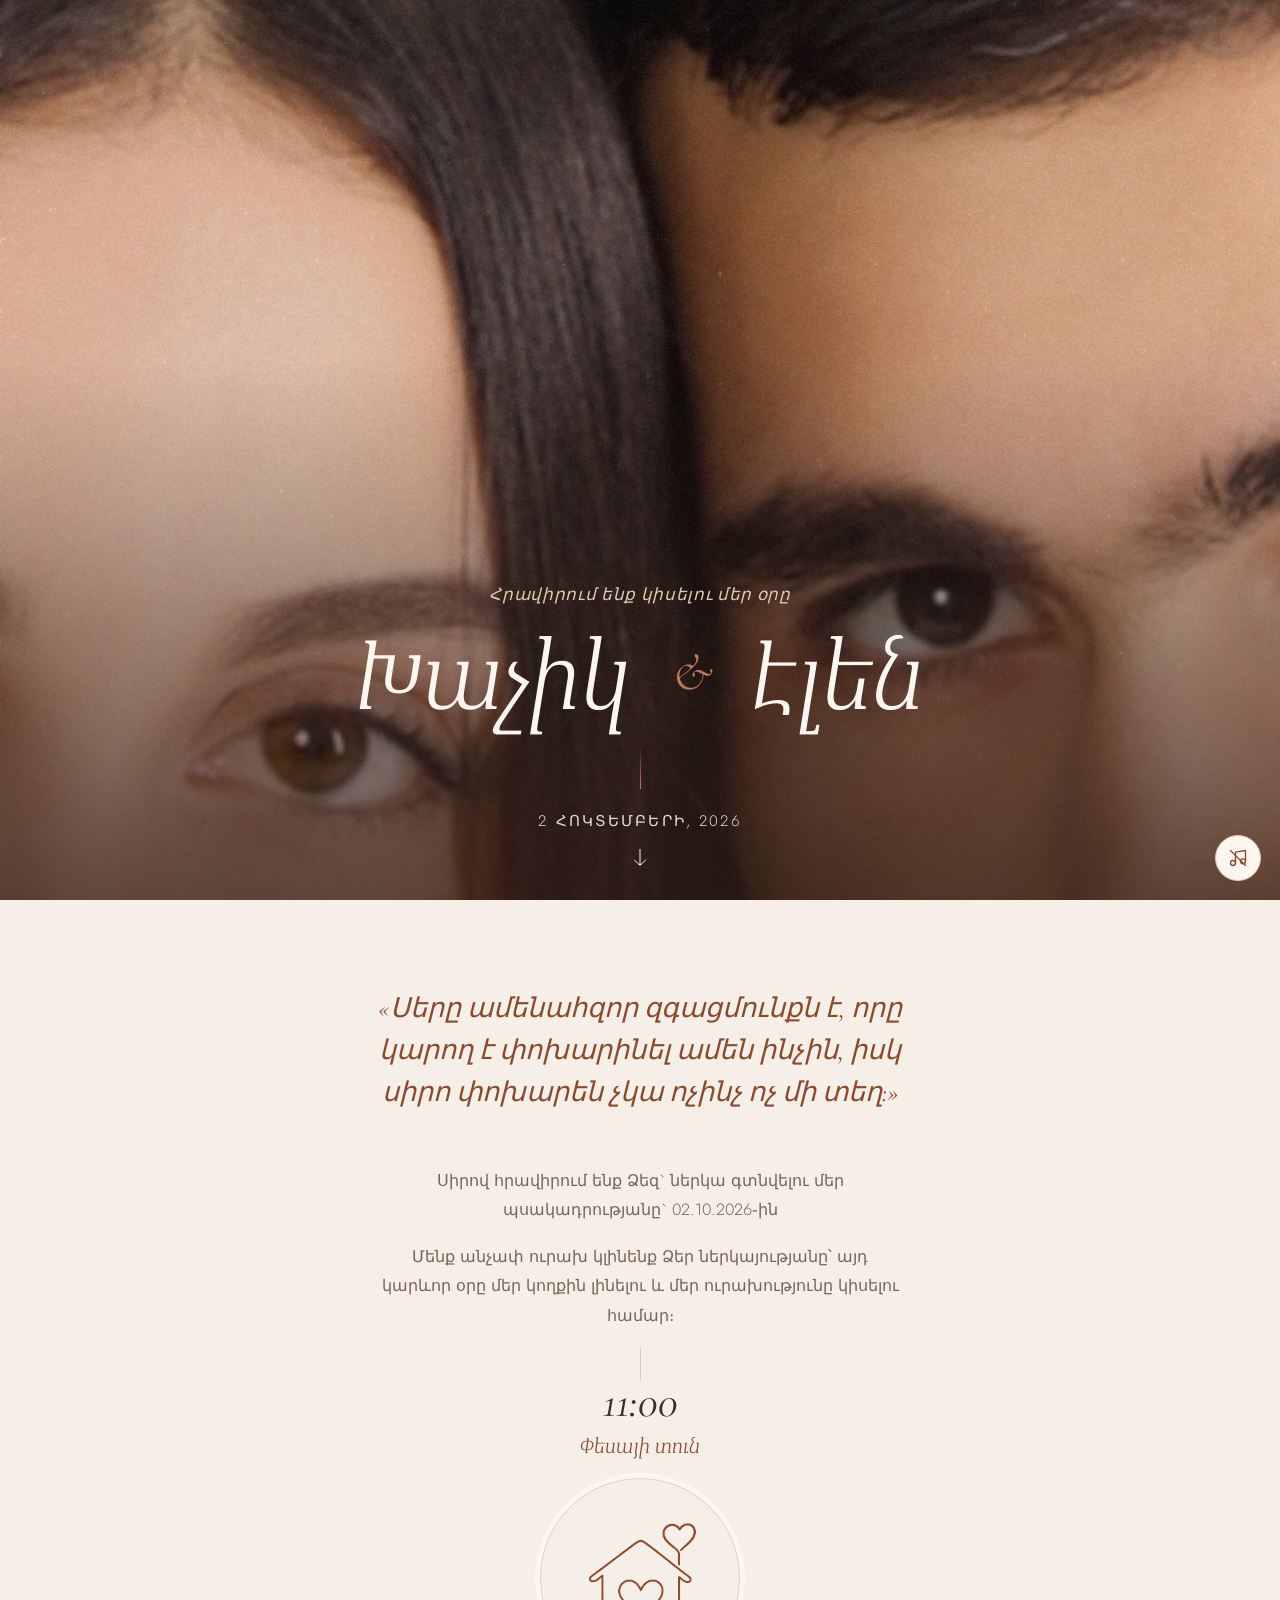
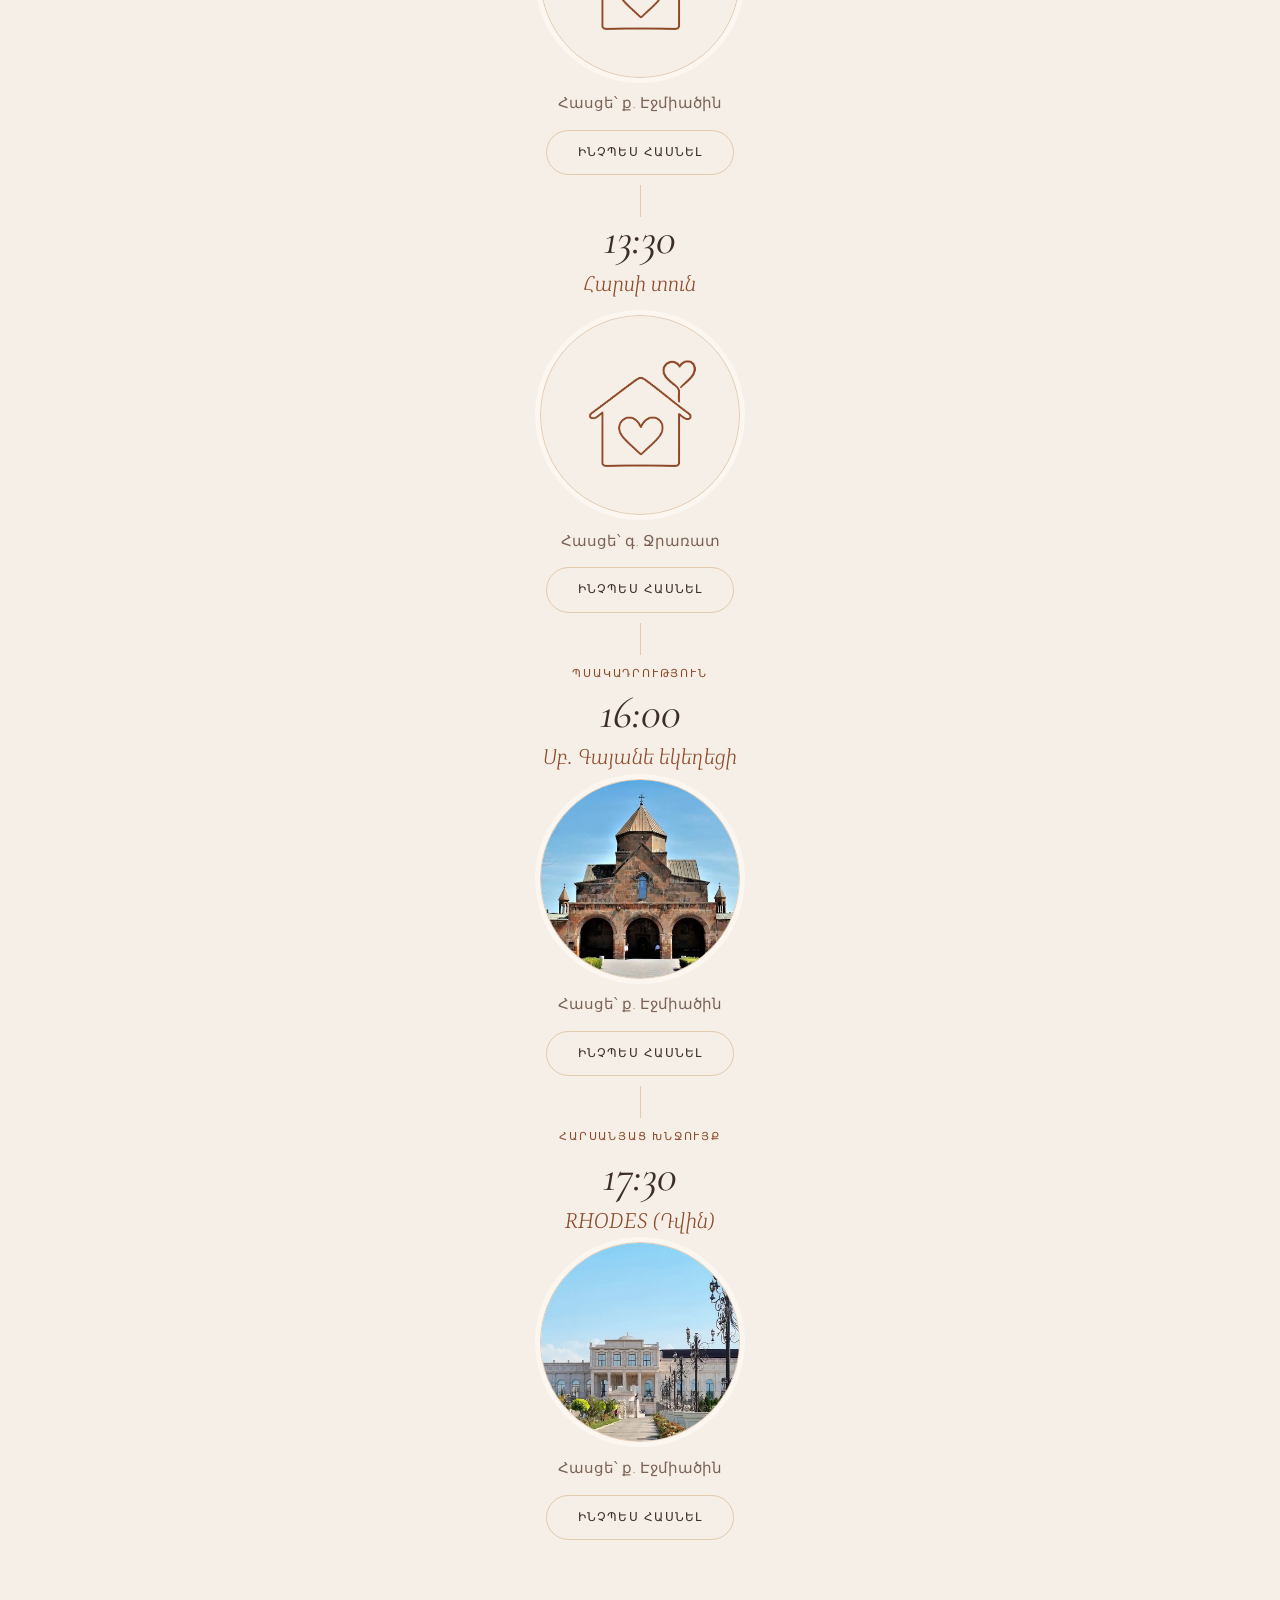
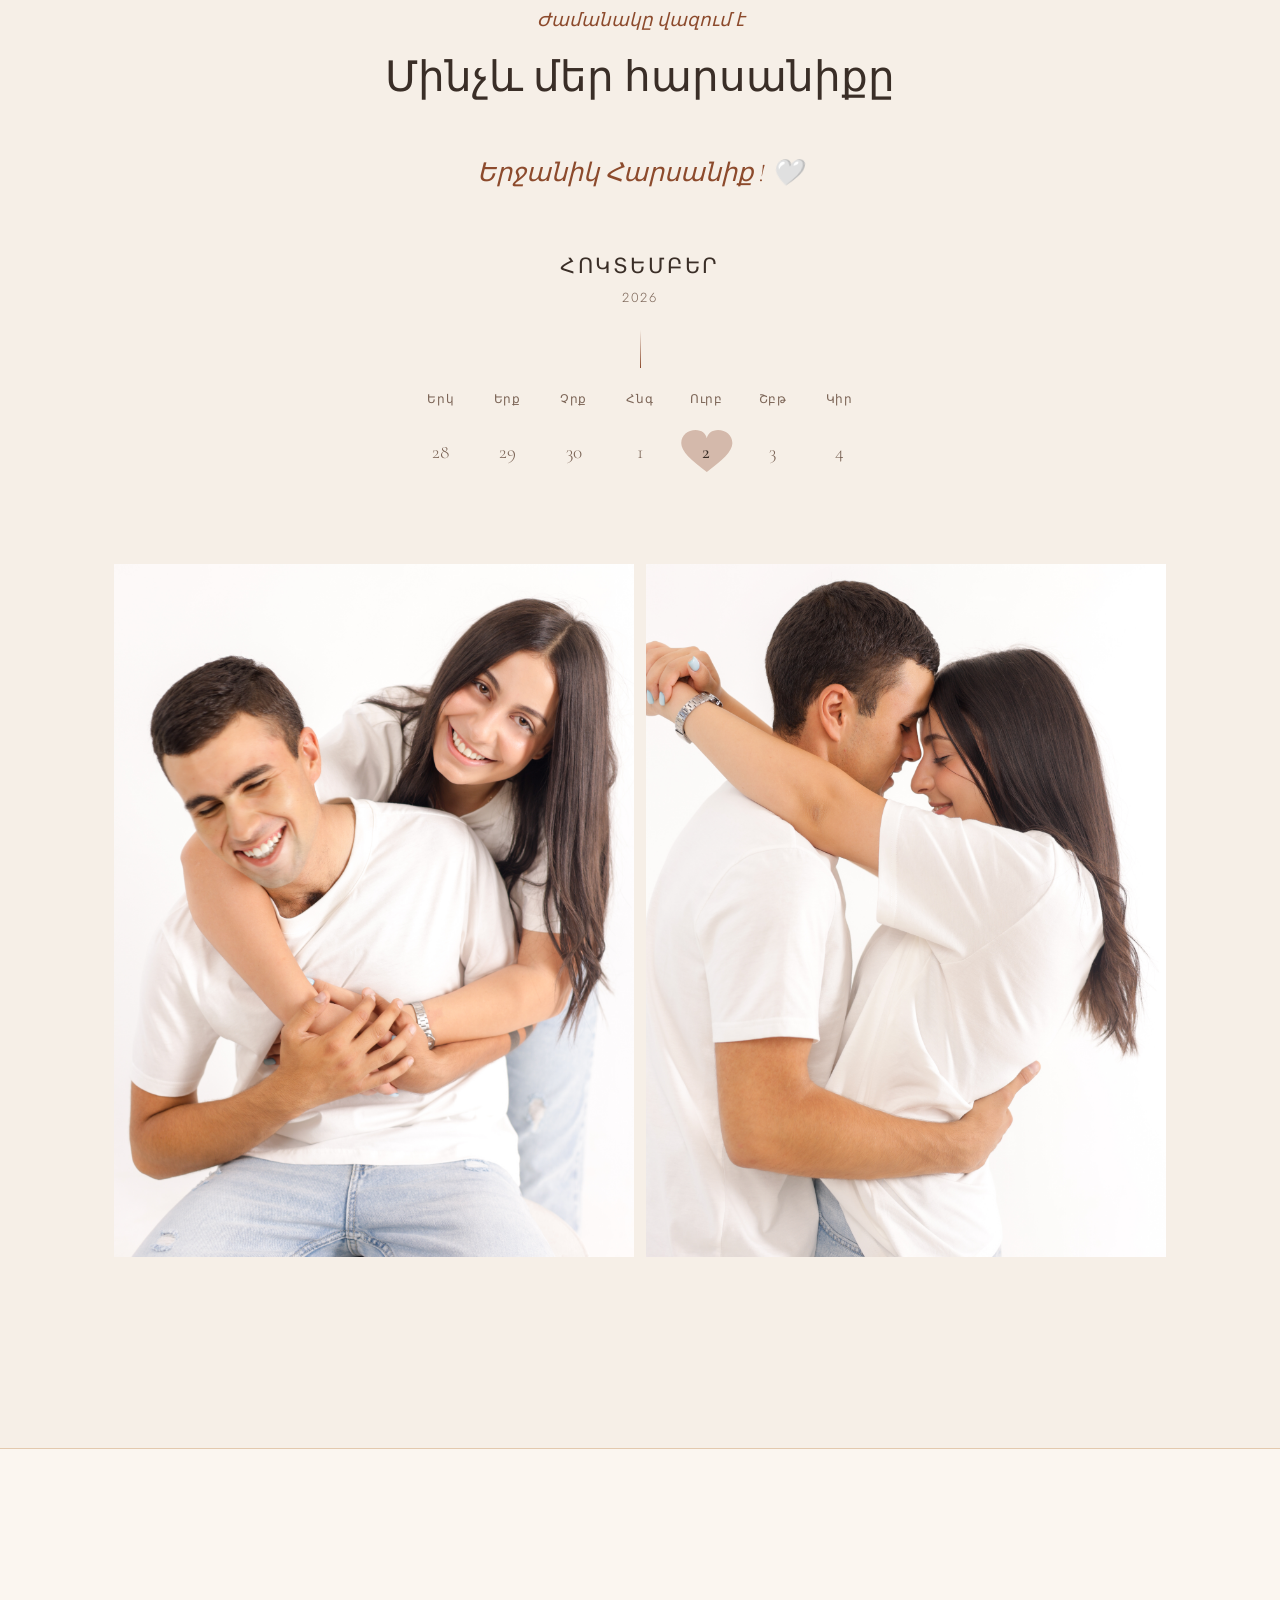
==== commit 912bf0b0: "finaaal" ====
--- a/index.html
+++ b/index.html
@@ -33,14 +33,67 @@
   </section>
 
   <section class="invite">
-    <p class="invite-quote reveal">«Սերը ամենահզոր զգացմունքն է, որը կարող է փոխարինել ամեն ինչին, իսկ սիրո փոխարեն չկա ոչինչ ոչ մի տեղ:»</p>
+    <p class="invite-quote reveal">«Սերը ամենահզոր զգացմունքն է, որը կարող է փոխարինել ամեն ինչին, իսկ սիրո փոխարեն չկա
+      ոչինչ ոչ մի տեղ:»</p>
 
     <div class="invite-body reveal stagger-1">
       <p>Սիրով հրավիրում ենք Ձեզ` ներկա գտնվելու մեր պսակադրությանը` 02.10.2026֊ին</p>
       <p>Մենք անչափ ուրախ կլինենք Ձեր ներկայությանը՝ այդ կարևոր օրը մեր կողքին լինելու և մեր ուրախությունը կիսելու
         համար։</p>
     </div>
-
+    <div class="events">
+      <div class="event-divider"></div>
+      <div class="event-time">11:00</div>
+      <div class="event-venue">Փեսայի տուն</div>
+      <div class="event-block reveal stagger-2">
+        <div class="event-illustration event-photo">
+          <img src="iconn.png">
+        </div>
+        <p class="event-address">Հասցե՝ ք. Էջմիածին</p>
+        <a class="event-map-btn"
+          href="https://www.google.com/maps/place/40%C2%B009'32.1%22N+44%C2%B018'23.4%22E/@40.1589173,44.3067119,18.28z/data=!4m4!3m3!8m2!3d40.158921!4d44.306507?entry=ttu&g_ep=EgoyMDI2MDkwOS4wIKXMDSoASAFQAw%3D%3D"
+          target="_blank" rel="noopener">ԻՆՉՊԵՍ ՀԱՍՆԵԼ</a>
+      </div>
+      <div class="event-divider"></div>
+      <div class="event-time">13:30</div>
+      <div class="event-venue">Հարսի տուն</div>
+      <div class="event-block reveal stagger-2">
+        <div class="event-illustration event-photo">
+          <img src="iconn.png">
+        </div>
+        <p class="event-address">Հասցե՝ գ. Ջրառատ</p>
+        <a class="event-map-btn"
+          href="https://www.google.com/maps/place/40%C2%B004'03.6%22N+44%C2%B016'53.7%22E/@40.06767,44.2790171,17z/data=!3m1!4b1!4m4!3m3!8m2!3d40.06767!4d44.281592?entry=ttu&g_ep=EgoyMDI2MDkwOS4wIKXMDSoASAFQAw%3D%3D"
+          target="_blank" rel="noopener">ԻՆՉՊԵՍ ՀԱՍՆԵԼ</a>
+      </div>
+      <div class="event-divider"></div>
+      <div class="event-block reveal stagger-2">
+        <div class="event-eyebrow">ՊՍԱԿԱԴՐՈՒԹՅՈՒՆ</div>
+        <div class="event-time">16:00</div>
+        <div class="event-venue">Սբ. Գայանե եկեղեցի</div>
+        <div class="event-illustration event-photo">
+          <img src="jjj.jpg">
+        </div>
+        <p class="event-address">Հասցե՝ ք. Էջմիածին</p>
+        <a class="event-map-btn"
+          href="https://www.google.com/maps/place/%D0%A6%D0%B5%D1%80%D0%BA%D0%BE%D0%B2%D1%8C+%D0%A1%D0%B2%D1%8F%D1%82%D0%BE%D0%B9+%D0%93%D0%B0%D1%8F%D0%BD%D1%8D/@40.157502,44.2869702,17z/data=!3m1!4b1!4m6!3m5!1s0x406a952aa68c6009:0x8a692ec2c8be215a!8m2!3d40.1575021!4d44.2918411!16s%2Fm%2F027140_"
+          target="_blank" rel="noopener">ԻՆՉՊԵՍ ՀԱՍՆԵԼ</a>
+      </div>
+      <div class="event-divider"></div>
+      <div class="event-block reveal stagger-3">
+        <div class="event-eyebrow">ՀԱՐՍԱՆՅԱՑ ԽՆՋՈՒՅՔ</div>
+        <div class="event-time">17:30</div>
+        <div class="event-venue">RHODES (Դվին)</div>
+        <div class="event-illustration event-photo">
+          <img src="Restoran.jpg">
+        </div>
+        <p class="event-address">Հասցե՝ ք. Էջմիածին</p>
+        <a class="event-map-btn"
+          href="https://www.google.com/maps/search/?api=1&query=RHODES%20restaurant%20Dvin%20Echmiadzin" target="_blank"
+          rel="noopener">ԻՆՉՊԵՍ ՀԱՍՆԵԼ</a>
+      </div>
+    </div>
+    <!-- 
     <div class="timeline">
       <div class="timeline-item reveal">
         <div class="timeline-rail">
@@ -127,7 +180,7 @@
             target="_blank" rel="noopener">Ինչպես հասնել →</a>
         </div>
       </div>
-    </div>
+    </div> -->
 
   </section>
 
--- a/style.css
+++ b/style.css
@@ -98,7 +98,7 @@
     font-style: italic;
     font-size: 1.05rem;
     letter-spacing: 0.04em;
-    color: var(--ivory);    
+    color: var(--line);
     margin-bottom: 0.9rem;
 }
 
@@ -201,7 +201,7 @@
 .reveal {
     opacity: 0;
     transform: translateY(28px);
-    transition: opacity 0.9s cubic-bezier(.22, .61, .36, 1), transform 0.9s cubic-bezier(.22, .61, .36, 1);
+    transition: opacity 0.15s linear, transform 0.15s linear;
 }
 
 .reveal.is-visible {
@@ -212,7 +212,7 @@
 .reveal-fade {
     opacity: 0;
     transform: none;
-    transition: opacity 1.1s ease;
+    transition: opacity 0.15s linear;
 }
 
 .reveal-fade.is-visible {
@@ -220,26 +220,25 @@
 }
 
 .stagger-1 {
-    transition-delay: 0.08s;
+    transition-delay: 0s;
 }
 
 .stagger-2 {
-    transition-delay: 0.2s;
+    transition-delay: 0s;
 }
 
 .stagger-3 {
-    transition-delay: 0.32s;
+    transition-delay: 0s;
 }
 
 .stagger-4 {
-    transition-delay: 0.44s;
+    transition-delay: 0s;
 }
 
 @media (prefers-reduced-motion: reduce) {
 
     .reveal,
-    .reveal-fade,
-    .timeline-connector {
+    .reveal-fade {
         opacity: 1 !important;
         transform: none !important;
         transition: none !important;
@@ -275,109 +274,164 @@
     margin-bottom: 1.1rem;
 }
 
-.timeline {
-    max-width: 600px;
-    margin: 3.8rem auto 0;
+.timeline-photos {
+    display: flex;
+    justify-content: center;
+    gap: 1.1rem;
+    margin: 0 auto 3.4rem;
+}
+
+.timeline-photos img {
+    width: 88px;
+    height: 88px;
+    border-radius: 50%;
+    object-fit: cover;
+    border: 2px solid var(--paper);
+    outline: 1px solid var(--line);
+}
+
+.events {
+    max-width: 520px;
+    margin: 0.5rem auto 0;
     padding: 0 1.5rem;
-    text-align: left;
-}
-
-.timeline-item {
+}
+
+.event-block {
+    text-align: center;
+    padding: 10px 0;
+}
+
+.event-block:first-child {
+    padding-top: 0.25rem;
+}
+
+.event-divider {
     position: relative;
-    display: grid;
-    grid-template-columns: 86px 1fr;
-    gap: 1.5rem;
-    padding-bottom: 3.6rem;
-}
-
-.timeline-item:last-child {
-    padding-bottom: 0;
-}
-
-.timeline-rail {
-    display: flex;
-    flex-direction: column;
-    align-items: center;
-}
-
-.timeline-time {
+    width: 1px;
+    height: 32px;
+    background: var(--line);
+    margin: 0 auto;
+    overflow: hidden;
+}
+
+.event-divider::after {
+    content: "";
+    position: absolute;
+    top: 0;
+    left: 0;
+    width: 100%;
+    height: var(--fill, 0%);
+    background: var(--gold-deep);
+}
+
+.event-eyebrow {
+    font-size: 0.7rem;
+    letter-spacing: 0.16em;
+    color: var(--gold-deep);
+    margin-bottom: 0.5rem;
+}
+
+.event-title {
+    font-family: 'Cormorant Garamond', serif;
+    font-weight: 500;
+    letter-spacing: 0.06em;
+    text-transform: uppercase;
+    font-size: 1.35rem;
+    color: var(--ink);
+    margin-bottom: 0.8rem;
+}
+
+.event-time {
     font-family: 'Cormorant Garamond', serif;
     font-style: italic;
-    font-size: 1.05rem;
+    font-weight: 400;
+    font-size: clamp(2.1rem, 6vw, 2.8rem);
+    color: var(--ink);
+    line-height: 1;
+    margin-bottom: 0.3rem;
+}
+
+.event-venue {
+    font-family: 'Noto Serif Armenian', 'Cormorant Garamond', serif;
+    font-weight: 300;
+    font-size: 1.3rem;
     color: var(--gold-deep);
+    display: inline-block;
+    transform: skewX(-8deg);
+    margin-bottom:5px;
+}
+
+.event-illustration {
+    width: 170px;
+    margin: 0 auto 0.9rem;
+    color: var(--gold-deep);
+}
+
+.event-illustration svg {
+    width: 100%;
+    height: auto;
+    display: block;
+}
+
+.event-illustration.event-photo {
+    width: 200px;
+    height: 200px;
+    border-radius: 50%;
+    overflow: hidden;
+    border: 1px solid var(--line);
+    outline: 5px solid var(--paper);
+}
+
+.event-illustration.event-photo img {
+    width: 200px;
+    height: 200px;
+    object-fit: cover;
+    display: block;
+}
+
+.event-illustration.event-icon-circle {
+    width: 200px;
+    height: 200px;
+    border-radius: 50%;
+    background: linear-gradient(155deg, var(--paper), var(--ivory));
+    border: 1px solid var(--line);
+    outline: 5px solid var(--paper);
+    display: flex;
+    align-items: center;
+    justify-content: center;
     margin-bottom: 0.9rem;
-    white-space: nowrap;
-}
-
-.timeline-icon {
-    width: 58px;
-    height: 58px;
-    border-radius: 50%;
+}
+
+.event-illustration.event-icon-circle svg {
+    width: 150px;
+    height: 150px;
+}
+
+.event-address {
+    font-size: 0.92rem;
+    color: var(--ink-soft);
+    margin-bottom: 0.9rem;
+}
+
+.event-map-btn {
+    display: inline-block;
+    padding: 0.75rem 1.9rem;
+    border: 1px solid var(--line);
+    border-radius: 999px;
+    font-size: 0.76rem;
+    letter-spacing: 0.1em;
+    color: var(--ink);
+    text-decoration: none;
+    transition: background 0.3s ease, border-color 0.3s ease;
+}
+
+.event-map-btn:hover {
     background: var(--paper);
-    border: 1px solid var(--line);
-    display: flex;
-    align-items: center;
-    justify-content: center;
-    flex-shrink: 0;
-}
-
-.timeline-icon svg {
-    width: 28px;
-    height: 28px;
-    stroke: var(--gold-deep);
-}
-
-.timeline-connector {
-    width: 1px;
-    flex: 1;
-    min-height: 38px;
-    background: var(--line);
-    margin-top: 0.8rem;
-    transform-origin: top;
-    transform: scaleY(0);
-    transition: transform 1s cubic-bezier(.22, .61, .36, 1);
-}
-
-.timeline-connector.is-visible {
-    transform: scaleY(1);
-}
-
-.timeline-item:last-child .timeline-connector {
-    display: none;
-}
-
-.timeline-content {
-    padding-top: 0.15rem;
-}
-
-.timeline-title {
-    font-family: 'Cormorant Garamond', serif;
-    font-weight: 500;
-    font-size: 1.6rem;
-    color: var(--ink);
-    margin-bottom: 0.6rem;
-}
-
-.timeline-content p {
-    font-size: 0.95rem;
-    color: var(--ink-soft);
-    line-height: 1.75;
-    margin-bottom: 0.5rem;
-}
-
-.timeline-content strong {
-    color: var(--ink);
-    font-weight: 500;
-}
-
-.timeline-link {
-    display: inline-block;
-    margin-top: 0.3rem;
-    font-size: 0.82rem;
-    letter-spacing: 0.04em;
-    color: var(--gold-deep);
-    text-decoration: underline;
-    text-underline-offset: 3px;
+    border-color: var(--gold-deep);
+}
+
+.event-simple .event-illustration {
+    width: 110px;
 }
 
 .invite-signoff {
@@ -390,29 +444,23 @@
 }
 
 @media (max-width:560px) {
-    .timeline-item {
-        grid-template-columns: 64px 1fr;
-        gap: 1rem;
-    }
-
-    .timeline-icon {
-        width: 48px;
-        height: 48px;
-    }
-
-    .timeline-icon svg {
-        width: 22px;
-        height: 22px;
-    }
-
-    .timeline-time {
-        font-size: 0.92rem;
+    .timeline-photos img {
+        width: 66px;
+        height: 66px;
+    }
+
+    .event-illustration {
+        width: 140px;
+    }
+
+    .event-simple .event-illustration {
+        width: 90px;
     }
 }
 
 /* ---------- COUNTDOWN ---------- */
 .countdown-section {
-    padding: 5.5rem 1.5rem 5rem;
+    padding:40px;
     text-align: center;
 }
 
@@ -636,7 +684,7 @@
 /* ---------- RSVP ---------- */
 .rsvp {
     background: var(--paper);
-    padding: 5.5rem 1.5rem 6rem;
+    padding: 50px 30px;
     border-top: 1px solid var(--line);
 }
 
@@ -756,7 +804,7 @@
 
 footer {
     text-align: center;
-    padding: 3rem 1.5rem 3.4rem;
+    padding:0 0 30px 0;
     color: var(--ink-soft);
     font-size: 0.8rem;
     letter-spacing: 0.06em;
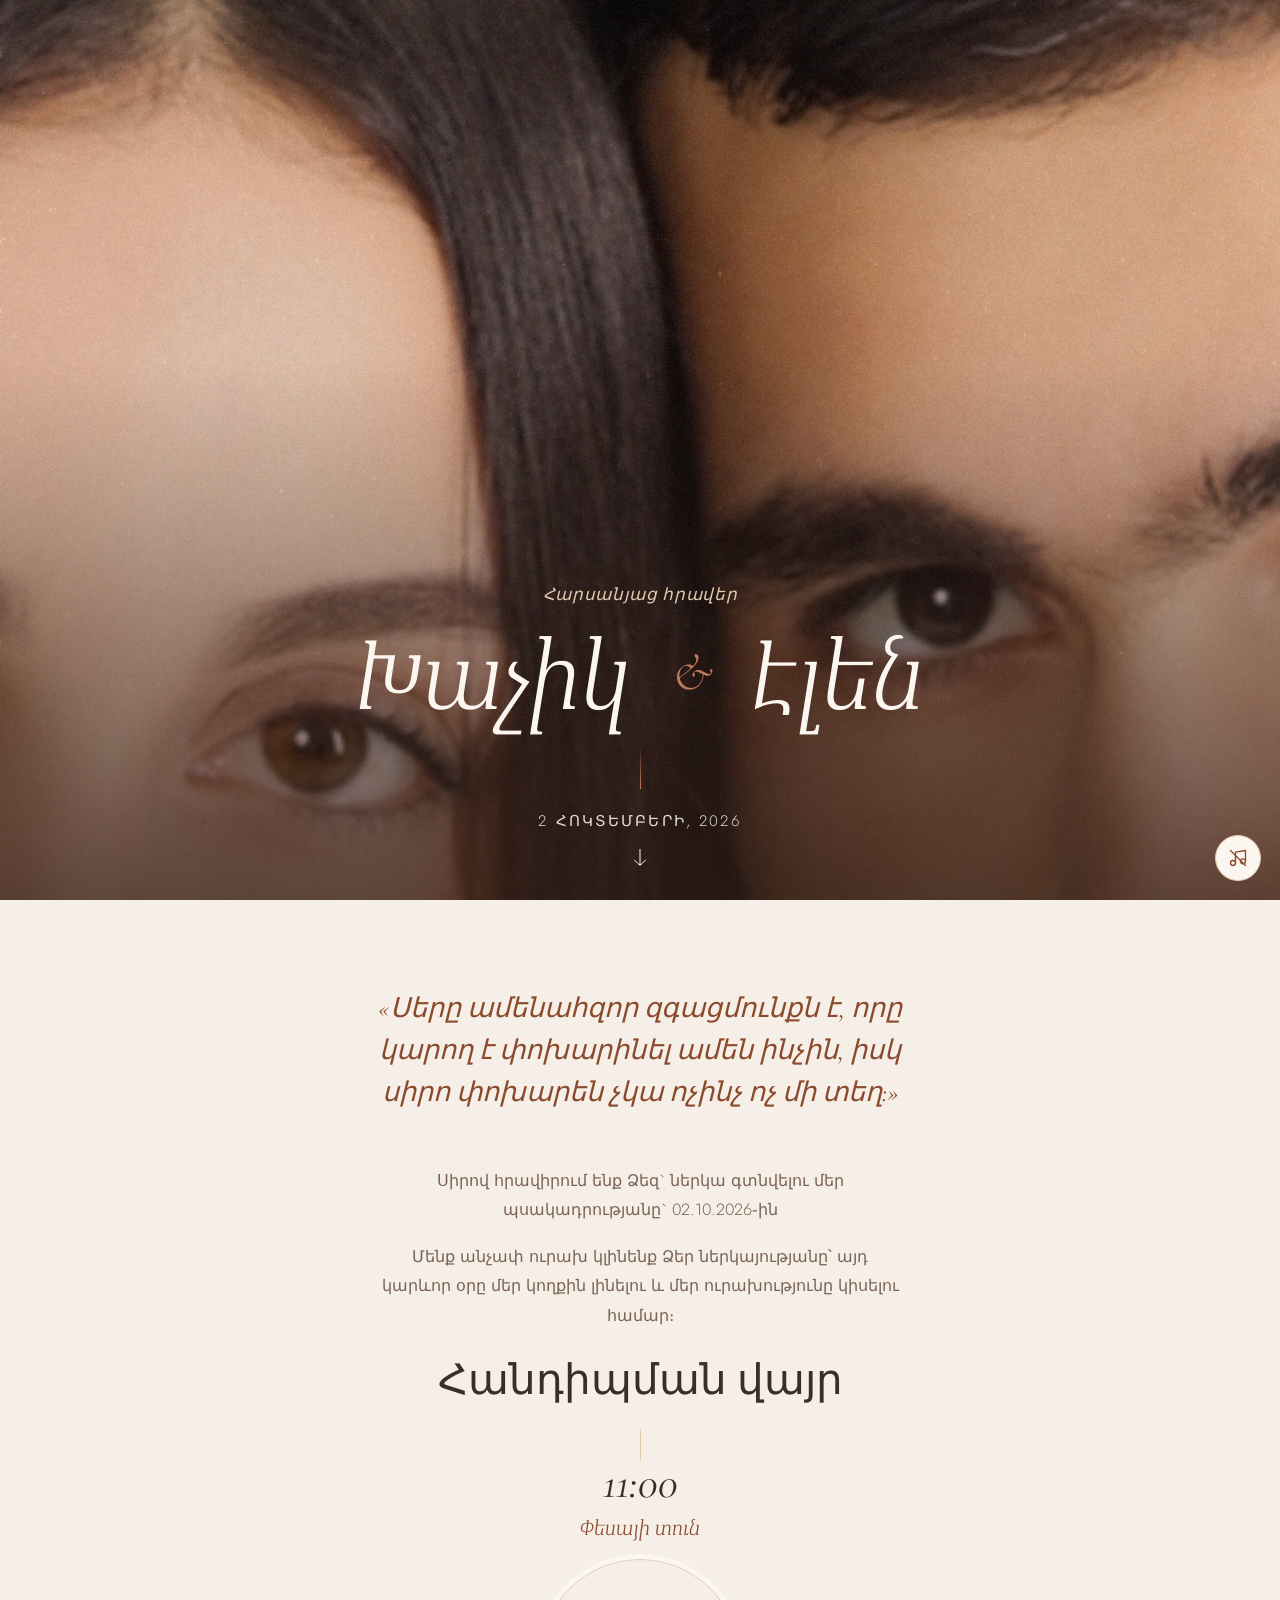
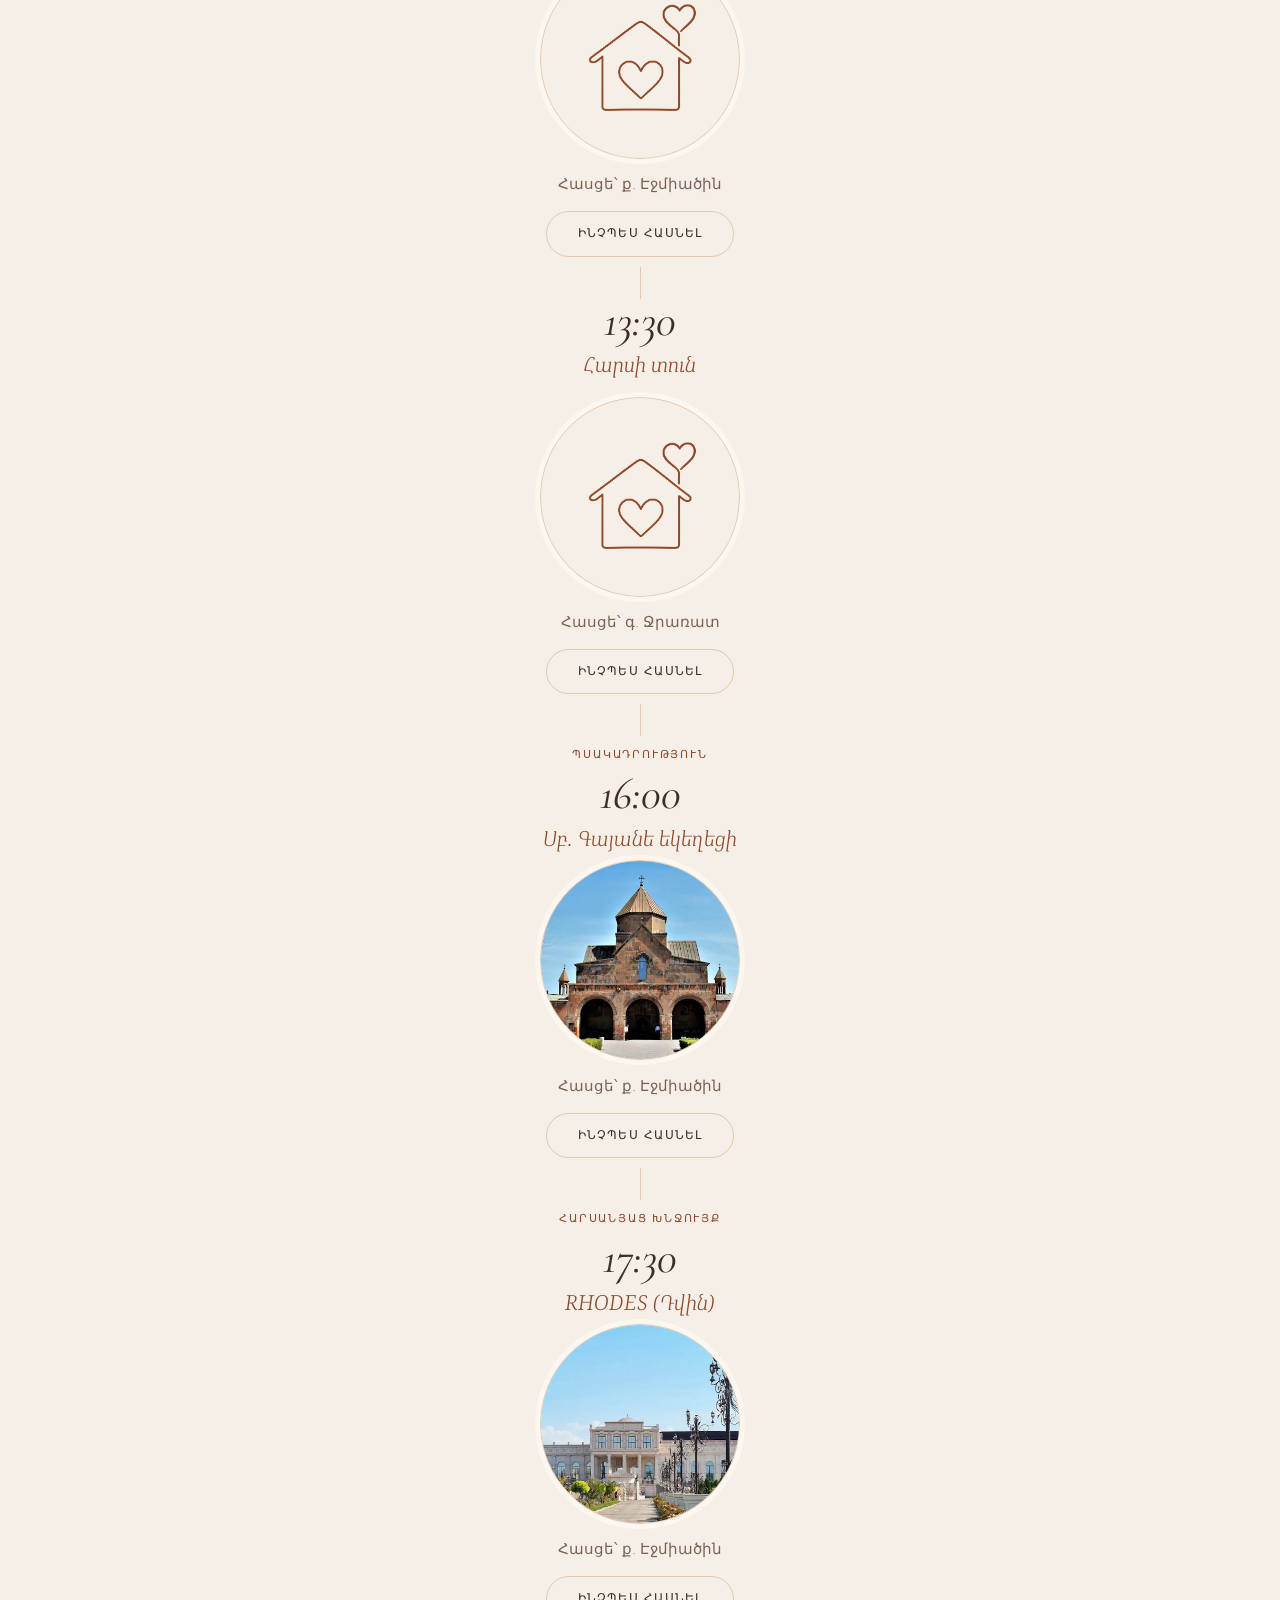
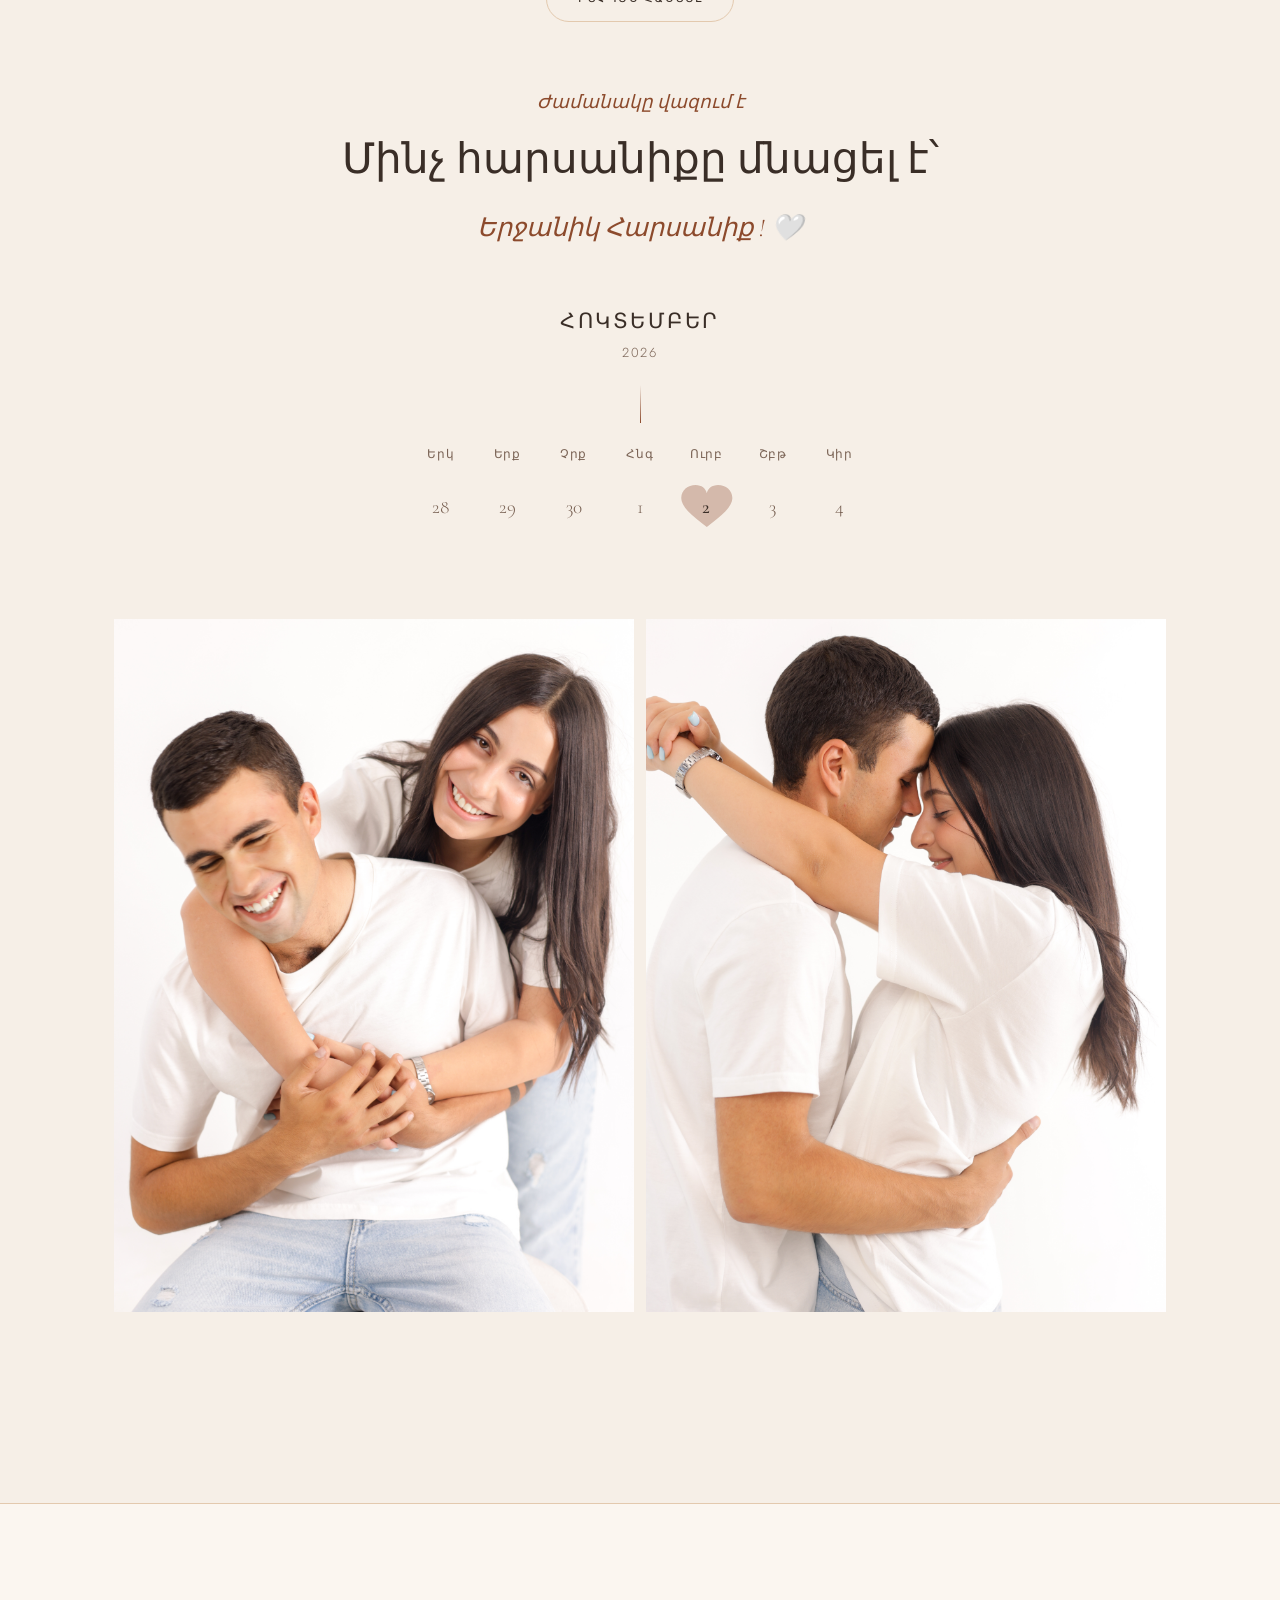
==== commit 4ce15e60: "dyvbdyucbud" ====
--- a/index.html
+++ b/index.html
@@ -18,7 +18,7 @@
   <section class="hero">
     <img src="hero.jpg" loading="eager">
     <div class="hero-content">
-      <div class="hero-eyebrow">Հրավիրում ենք կիսելու մեր օրը</div>
+      <div class="hero-eyebrow">Հարսանյաց հրավեր</div>
       <h1 class="hero-names">Խաչիկ <span class="hero-amp">&amp;</span> Էլեն</h1>
       <div class="hero-rule"></div>
       <div class="hero-date">2 ՀՈԿՏԵՄԲԵՐԻ, 2026</div>
@@ -42,6 +42,7 @@
         համար։</p>
     </div>
     <div class="events">
+      <h2 class="section-title reveal stagger-1">Հանդիպման վայր</h2>
       <div class="event-divider"></div>
       <div class="event-time">11:00</div>
       <div class="event-venue">Փեսայի տուն</div>
@@ -186,7 +187,7 @@
 
   <section class="countdown-section">
     <div class="section-label reveal">Ժամանակը վազում է</div>
-    <h2 class="section-title reveal stagger-1">Մինչև մեր հարսանիքը</h2>
+    <h2 class="section-title reveal stagger-1">Մինչ հարսանիքը մնացել է՝</h2>
     <div class="countdown reveal stagger-2" id="countdown">
       <div class="countdown-unit">
         <div class="countdown-num" id="cd-days">00</div>
@@ -256,9 +257,10 @@
   </section>
 
   <div class="quote-strip">
+    <div class="ornament reveal"><span>Խաչիկ և Էլեն</span></div>
+
   </div>
 
-  <div class="ornament reveal"><span>Խ &amp; Է</span></div>
 
   <section class="rsvp" id="rsvp">
     <div class="rsvp-inner">
@@ -290,7 +292,7 @@
 
         <div class="field">
           <label for="phone">Հեռախոսահամար</label>
-          <input type="tel" id="phone" name="phone" autocomplete="tel" placeholder="+374">
+          <input type="tel" id="phone" name="phone" autocomplete="tel" placeholder="">
         </div>
 
         <div class="field">
@@ -327,7 +329,7 @@
   </section>
 
   <footer class="reveal-fade">
-    <span class="monogram">Խ &amp; Է</span>
+    <div class="ornament reveal"><span>Խաչիկ և Էլեն</span></div>
   </footer>
 
   <div id="yt-player"
--- a/style.css
+++ b/style.css
@@ -477,7 +477,7 @@
     font-weight: 400;
     font-size: clamp(1.8rem, 5vw, 2.6rem);
     color: var(--ink);
-    margin-bottom: 2.6rem;
+    margin-bottom: 15px;
 }
 
 .countdown {
@@ -808,7 +808,6 @@
     color: var(--ink-soft);
     font-size: 0.8rem;
     letter-spacing: 0.06em;
-    background: var(--paper);
 }
 
 footer .monogram {
